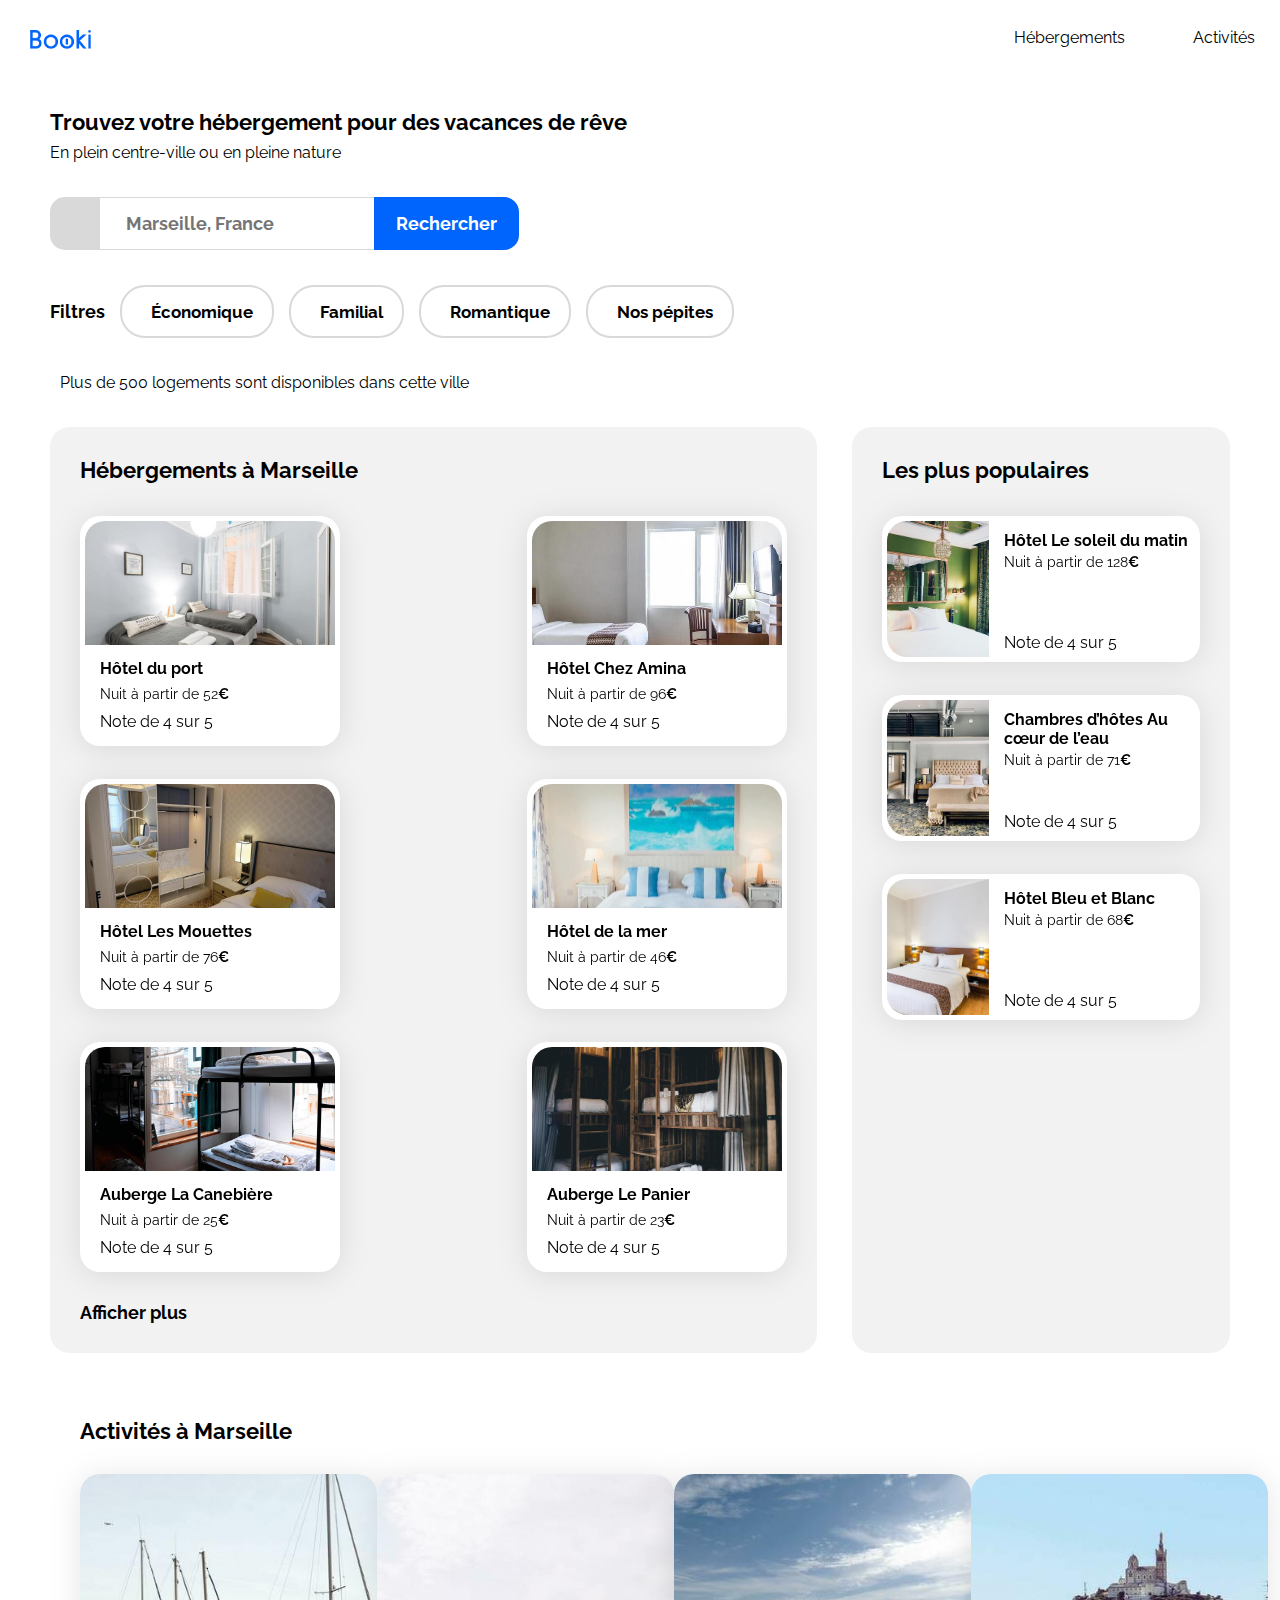
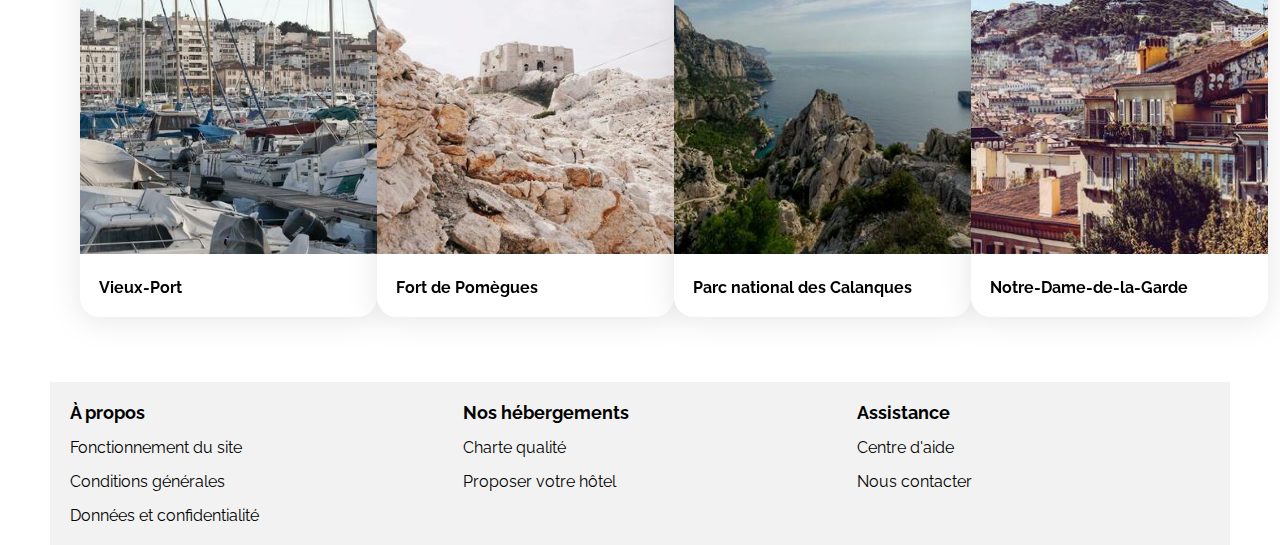
==== Stephan_Alexia_1_Index_22062023.html @ 1666bdf0 "intégration activités responsive version tablette" ====
<!DOCTYPE html>
<html lang="fr">

<head>
    <meta charset="UTF-8">
    <meta name="viewport" content="width=device-width, initial-scale=1.0">
    <title>Booki</title>
    <link rel="preconnect" href="https://fonts.googleapis.com">
    <link rel="preconnect" href="https://fonts.gstatic.com" crossorigin>
    <link rel="preconnect" href="https://kit.fontawesome.com/32265729dc.css" crossorigin>
    <link href="https://fonts.googleapis.com/css2?family=Raleway:wght@400;500;700&display=swap" rel="stylesheet">
    <link rel="stylesheet" href="https://cdnjs.cloudflare.com/ajax/libs/font-awesome/6.2.1/css/all.min.css"
        integrity="sha512-MV7K8+y+gLIBoVD59lQIYicR65iaqukzvf/nwasF0nqhPay5w/9lJmVM2hMDcnK1OnMGCdVK+iQrJ7lzPJQd1w=="
        crossorigin="anonymous" referrerpolicy="no-referrer">
    <link rel="stylesheet" href="Stephan_Alexia_2_Css_22062023/styles.css">
</head>

<body>
    <div class="main-container">
        <header>
            <img src="Stephan_Alexia_3_Images_22062023/logo/Booki.png" alt="logo" class="logo">
                <div class="links">
                    <a class="linkh linkr" href="#hebergements">Hébergements</a>
                    <a class="linka linkr" href="#activites">Activités</a>
                </div>
        </header>
        <nav>
            <div class="title">
                <h1 class="section-title">Trouvez votre hébergement pour des vacances de rêve</h1>
                <p class="head-subtitle">En plein centre-ville ou en pleine nature</p>
            </div>
                <form class="cta" action="" method="post">
                    <div class="ilocation"><i class="fa-solid fa-location-dot"></i></div>
                    <div class="city"><input type="text" name="Ville" id="Ville" placeholder="Marseille, France" autofocus></div>
                    <div class="sub"><input type="submit" id="submit" value="Rechercher"><i class="fa-sharp fa-solid fa-magnifying-glass"></i></div>
                </form>
                <section class="filtres">
                    <h2 class="filtre-title">Filtres</h2>
                    <div class="filtre-ico">
                    <div class="eco ico"><a href=""><i class="fa-solid fa-money-bill-wave"></i>Économique</a></div>
                    <div class="famille ico"><a href=""><i class="fa-solid fa-person"></i>Familial</a></div>
                    <div class="romance ico "><a href=""><i class="fa-solid fa-heart"></i>Romantique</a></div>
                    <div class="pépites ico"><a href=""><i class="fa-solid fa-fire"></i>Nos pépites</a></div>
                </div>
                </section>
                <div class="info"> 
                    <i class="fa-solid fa-circle-info"></i>
                    <p>Plus de 500 logements sont disponibles dans cette ville</p>
                </div>
        </nav>
        <main>
            <div class="hebergements-and-populaires">
                <section class="hebergements">
                    <h1 class="section-title" id="hebergements">Hébergements à Marseille</h1>
                        <div class="hebergements-cards">
                            <article class="card">
                                <a href="">
                                    <img src="Stephan_Alexia_3_Images_22062023/hebergements/hotelduport.jpg" alt="Image de la chambre d'hôtel montrant un lit">
                                    <div class="card-content">
                                        <div class="card-txt">
                                            <h3 class="card-title">Hôtel du port</h3>
                                            <p class="card-subtitle">Nuit à partir de 52<span class="euro">€</span></p>
                                        </div>
                                            <div class="card-rating">
                                                <i class="fa-xs fa-solid fa-star" aria-hidden="true"></i>
                                                <i class="fa-xs fa-solid fa-star" aria-hidden="true"></i>
                                                <i class="fa-xs fa-solid fa-star" aria-hidden="true"></i>
                                                <i class="fa-xs fa-solid fa-star" aria-hidden="true"></i>
                                                <i class="fa-xs fa-solid fa-star neutral-star" aria-hidden="true"></i>
                                                <span class="sr-only">Note de 4 sur 5</span>
                                            </div>
                                    </div>
                                </a>
                            </article>
                            <article class="card">
                                <a href="">
                                    <img src="Stephan_Alexia_3_Images_22062023/hebergements/hotelchezamina.jpg" alt="Image de la chambre d'hôtel montrant un lit">
                                        <div class="card-content">
                                            <div class="card-txt">
                                                <h3 class="card-title">Hôtel Chez Amina</h3>
                                                <p class="card-subtitle">Nuit à partir de 96<span class="euro">€</span></p>
                                            </div>
                                                <div class="card-rating">
                                                    <i class="fa-xs fa-solid fa-star" aria-hidden="true"></i>
                                                    <i class="fa-xs fa-solid fa-star" aria-hidden="true"></i>
                                                    <i class="fa-xs fa-solid fa-star" aria-hidden="true"></i>
                                                    <i class="fa-xs fa-solid fa-star" aria-hidden="true"></i>
                                                    <i class="fa-xs fa-solid fa-star neutral-star" aria-hidden="true"></i>
                                                    <span class="sr-only">Note de 4 sur 5</span>
                                                </div>
                                        </div>
                                </a>
                            </article>
                            <article class="card">
                                <a href="">
                                    <img src="Stephan_Alexia_3_Images_22062023/hebergements/hotellesmouettes.jpg" alt="Image de la chambre d'hôtel montrant un lit">
                                        <div class="card-content">
                                            <div class="card-txt">
                                                <h3 class="card-title">Hôtel Les Mouettes</h3>
                                                <p class="card-subtitle">Nuit à partir de 76<span class="euro">€</span></p>
                                            </div>
                                                <div class="card-rating">
                                                    <i class="fa-xs fa-solid fa-star" aria-hidden="true"></i>
                                                    <i class="fa-xs fa-solid fa-star" aria-hidden="true"></i>
                                                    <i class="fa-xs fa-solid fa-star" aria-hidden="true"></i>
                                                    <i class="fa-xs fa-solid fa-star" aria-hidden="true"></i>
                                                    <i class="fa-xs fa-solid fa-star neutral-star" aria-hidden="true"></i>
                                                    <span class="sr-only">Note de 4 sur 5</span>
                                                </div>
                                        </div>
                                </a>
                            </article>
                            <article class="card">
                                <a href="">
                                    <img src="Stephan_Alexia_3_Images_22062023/hebergements/hoteldelamer.jpg" alt="Image de la chambre d'hôtel montrant un lit">
                                        <div class="card-content">
                                            <div class="card-txt">
                                                <h3 class="card-title">Hôtel de la mer</h3>
                                                <p class="card-subtitle">Nuit à partir de 46<span class="euro">€</span></p>
                                            </div>
                                                <div class="card-rating">
                                                    <i class="fa-xs fa-solid fa-star" aria-hidden="true"></i>
                                                    <i class="fa-xs fa-solid fa-star" aria-hidden="true"></i>
                                                    <i class="fa-xs fa-solid fa-star" aria-hidden="true"></i>
                                                    <i class="fa-xs fa-solid fa-star" aria-hidden="true"></i>
                                                    <i class="fa-xs fa-solid fa-star neutral-star" aria-hidden="true"></i>
                                                    <span class="sr-only">Note de 4 sur 5</span>
                                                </div>
                                        </div>
                                </a>
                            </article>
                            <article class="card">
                                <a href="">
                                    <img src="Stephan_Alexia_3_Images_22062023/hebergements/aubergedelacanebiere.jpg" alt="Image de la chambre d'hôtel montrant un lit">
                                        <div class="card-content">
                                            <div class="card-txt">
                                                <h3 class="card-title">Auberge La Canebière</h3>
                                                <p class="card-subtitle">Nuit à partir de 25<span class="euro">€</span></p>
                                            </div>
                                                <div class="card-rating">
                                                    <i class="fa-xs fa-solid fa-star" aria-hidden="true"></i>
                                                    <i class="fa-xs fa-solid fa-star" aria-hidden="true"></i>
                                                    <i class="fa-xs fa-solid fa-star" aria-hidden="true"></i>
                                                    <i class="fa-xs fa-solid fa-star" aria-hidden="true"></i>
                                                    <i class="fa-xs fa-solid fa-star neutral-star" aria-hidden="true"></i>
                                                    <span class="sr-only">Note de 4 sur 5</span>
                                                </div>
                                        </div>
                                </a>
                            </article>
                            <article class="card">
                                <a href="">
                                    <img src="Stephan_Alexia_3_Images_22062023/hebergements/aubergelepanier.jpg" alt="Image de la chambre d'hôtel montrant un lit">
                                        <div class="card-content">
                                            <div class="card-txt">
                                                <h3 class="card-title">Auberge Le Panier</h3>
                                                <p class="card-subtitle">Nuit à partir de 23<span class="euro">€</span></p>
                                            </div>
                                                <div class="card-rating">
                                                    <i class="fa-xs fa-solid fa-star" aria-hidden="true"></i>
                                                    <i class="fa-xs fa-solid fa-star" aria-hidden="true"></i>
                                                    <i class="fa-xs fa-solid fa-star" aria-hidden="true"></i>
                                                    <i class="fa-xs fa-solid fa-star" aria-hidden="true"></i>
                                                    <i class="fa-xs fa-solid fa-star neutral-star" aria-hidden="true"></i>
                                                    <span class="sr-only">Note de 4 sur 5</span>
                                                </div>
                                        </div>
                                </a> 
                            </article>
                        </div>
                        <a href=""><h2>Afficher plus</h2></a>
                    </section>
                    <section class="populaires">
                    <div class="populaires-title">
                        <h1 class="section-title">Les plus populaires</h1>
                        <i class="fa-solid fa-chart-line" aria-hidden="true"></i>
                    </div>
                    <div class="populaires-cards">
                        <a href="">
                            <article class="card">
                                <img src="Stephan_Alexia_3_Images_22062023/hebergements/aubergedelacanebierepop.jpg" alt="Image de la chambre d'hôtel montrant un lit">
                                    <div class="card-content">
                                        <div class="card-txt">
                                            <h3 class="card-title">Hôtel Le soleil du matin</h3>
                                            <p class="card-subtitle">Nuit à partir de 128<span class="euro">€</span></p>
                                        </div>
                                            <div class="card-rating">
                                                <i class="fa-xs fa-solid fa-star" aria-hidden="true"></i>
                                                <i class="fa-xs fa-solid fa-star" aria-hidden="true"></i>
                                                <i class="fa-xs fa-solid fa-star" aria-hidden="true"></i>
                                                <i class="fa-xs fa-solid fa-star" aria-hidden="true"></i>
                                                <i class="fa-xs fa-solid fa-star neutral-star" aria-hidden="true"></i>
                                                <span class="sr-only">Note de 4 sur 5</span>
                                            </div>
                                    </div>
                            </article>
                        </a>
                        <a href="">
                            <article class="card">
                                <img src="Stephan_Alexia_3_Images_22062023/hebergements/chambredhoteaucoeurdeleau.jpg" alt="Image de la chambre d'hôtel montrant un lit">
                                <div class="card-content">
                                    <div class="card-txt">
                                        <h3 class="card-title">Chambres d’hôtes Au cœur de l’eau</h3>
                                        <p class="card-subtitle">Nuit à partir de 71<span class="euro">€</span></p>
                                    </div>
                                        <div class="card-rating">
                                            <i class="fa-xs fa-solid fa-star" aria-hidden="true"></i>
                                            <i class="fa-xs fa-solid fa-star" aria-hidden="true"></i>
                                            <i class="fa-xs fa-solid fa-star" aria-hidden="true"></i>
                                            <i class="fa-xs fa-solid fa-star" aria-hidden="true"></i>
                                            <i class="fa-xs fa-solid fa-star neutral-star" aria-hidden="true"></i>
                                            <span class="sr-only">Note de 4 sur 5</span>
                                        </div>
                                </div>
                            </article>
                        </a>
                        <a href="">
                            <article class="card">
                                <img src="Stephan_Alexia_3_Images_22062023/hebergements/hotelbleuetblanc.jpg" alt="Image de la chambre d'hôtel montrant un lit">
                                    <div class="card-content">
                                        <div class="card-txt">
                                            <h3 class="card-title">Hôtel Bleu et Blanc</h3>
                                            <p class="card-subtitle">Nuit à partir de 68<span class="euro">€</span></p>
                                        </div>
                                            <div class="card-rating">
                                                <i class="fa-xs fa-solid fa-star" aria-hidden="true"></i>
                                                <i class="fa-xs fa-solid fa-star" aria-hidden="true"></i>
                                                <i class="fa-xs fa-solid fa-star" aria-hidden="true"></i>
                                                <i class="fa-xs fa-solid fa-star" aria-hidden="true"></i>
                                                <i class="fa-xs fa-solid fa-star neutral-star" aria-hidden="true"></i>
                                                <span class="sr-only">Note de 4 sur 5</span>
                                            </div>
                                    </div>
                            </article>
                        </a>
                    </div>
                </section>
            </div>
            <section class="activités">
                <div class="activités-title">
                    <h1 class="section-title" id="activites">Activités à Marseille</h1>  
                </div>
                <div class="activités-cards">
                    <article class="card">
                        <a href="">
                            <img src="Stephan_Alexia_3_Images_22062023/activites/reno-laithienne.jpg" alt="Photo du vieux port">
                                <div class="card-content">
                                    <div class="card-txt">
                                        <h3 class="activités-subtitle">Vieux-Port</h3>
                                    </div>
                                </div>
                        </a>
                    </article>
                    <article class="card">
                        <a href="">
                            <img src="Stephan_Alexia_3_Images_22062023/activites/paul-hermann.jpg" alt="Photo du vieux port">
                                <div class="card-content">
                                    <div class="card-txt">
                                        <h3 class="activités-subtitle">Fort de Pomègues</h3>
                                    </div>
                                </div>
                        </a>
                    </article>
                    <article class="card">
                        <a href="">
                            <img src="Stephan_Alexia_3_Images_22062023/activites/kilyan-sockalingum.jpg" alt="Photo du vieux port">
                                <div class="card-content">
                                    <div class="card-txt">
                                        <h3 class="activités-subtitle">Parc national des Calanques</h3>
                                    </div>
                                </div>
                        </a>
                    </article>
                    <article class="card">
                        <a href="">
                            <img src="Stephan_Alexia_3_Images_22062023/activites/florian-wehde.jpg" alt="Photo du vieux port">
                                <div class="card-content">
                                    <div class="card-txt">
                                        <h3 class="activités-subtitle">Notre-Dame-de-la-Garde</h3>
                                    </div>
                                </div>
                        </a>
                    </article>
                </div>
            </section>
        </main>
        <footer>
            <section class="a-propos">
                <h2 class="footer-title">À propos</h2>
                <a class="footerlink" href="">Fonctionnement du site</a>
                <a class="footerlink" href="">Conditions générales</a>
                <a class="footerlink" href="">Données et confidentialité</a>
            </section>
            <section class="nos-hebergements">
                <h2 class="footer-title">Nos hébergements</h2>
                <a class="footerlink" href="">Charte qualité</a>
                <a class="footerlink" href="">Proposer votre hôtel</a>
            </section>
            <section class="assistance">
                <h2 class="footer-title">Assistance</h2>
                <a class="footerlink" href="">Centre d'aide</a>
                <a class="footerlink" href="">Nous contacter</a>
            </section>
        </footer>
    </div>
</body>

</html>
---- Stephan_Alexia_2_Css_22062023/styles.css ----
/****** General ***********/
* {
    font-family: 'Raleway', sans-serif;
    margin: 0;

}

h1 {
    font-size: 22px;
}
h2{
    font-size: 18px;
}
h3{
    font-size: 16px;
}
:root {
    --main-color: #0065FC;
    --main-bg-color: #F2F2F2;
    --filter-bg-color: #DEEBFF;
}

.fa-solid {
    color: var(--main-color);
    font-size: 18px;
}

/****** Header ***********/

header {
    display: flex;
    justify-content: space-between;
}

.logo {
    width: 61.09px;
    height: 19px;
    padding: 30px 
}

.links {
    display: flex;
    flex-direction: row;
    padding-top: 14px;
    padding-right: 25px;
}

.linkr {
    padding: 14px 0px;
    margin-inline-start: 68px;
}

.linkr:hover{
    color: #0065FC;
    border-top: solid #0065FC 2px;
}

a:link, a:visited, a:active
{
    color: #000000;
    text-decoration: none;
}

.title {
    display: flex;
    justify-content: flex-start;
    flex-direction: column;
    padding: 30px 50px 35px 50px;
}
.head-subtitle {
    padding-top: 8px;
}
input {
    border: none;
    background: none;
    outline: none;
    font-size: 18px;
    font-weight: bold;
}
.cta {
    display: flex;
    flex-direction: row;
    justify-content: flex-start;
    padding-left: 50px;

}

.fa-location-dot {
    color: #000000;

}

.ilocation {
    display: flex;
    align-items: center;
    justify-content: center;
    background-color: #d9d9d9;
    width: 50px;
    height: 53px;
    border-radius: 15px 0px 0px 15px;
    
}

.city {
    display: flex;
    align-items: center;
    background-color: white;
    padding: 0px 24px 0px 24px;
    border-top: solid #d9d9d9 1px;
    border-bottom: solid #d9d9d9 1px;

}

.sub {
    display: flex;
    align-items: center;
    background-color: #0065FC;
    border: transparent;
    padding: 15px 16px;
    border-radius: 0px 15px 15px 0px;
    
}

#submit {
    color: white;
    cursor: pointer;
}
.fa-magnifying-glass {
    color: white;
    display: none;
}

.sub:hover {
    background-color: #0256d4;
}

/****** Filtres ***********/

.filtres {
    display: flex;
    justify-content: flex-start;
    align-items: center;
    margin-top: 35px;
    margin-left: 50px;
    font-weight: bold;
    margin-bottom: 35px;
}

.filtre-title {
    padding-right: 15px;
}
.filtre-ico {
    display: inline-flex;
}

.ico {
    font-size: 17px;
    margin-right: 15px;
    border: solid #d9d9d9 2px;
    border-radius: 25px;
    padding: 14px 19px;
}

.fa-money-bill-wave, .fa-person, .fa-heart, .fa-fire {
    padding-right: 10px;
} 
.ico:hover{
    background-color: #DEEBFF;
}

.info {
    display: flex;
    justify-content: flex-start;
    align-items: center;
    margin-left: 50px;
    margin-bottom: 35px;
}
/****** test border autour du logo free font awesome ***********/
.fa-info {
    display: none;
    justify-content: center;
    font-size: small;
    border: solid #d9d9d9 1px;
    border-radius: 50px;
    width: 22px;
    height: 22px;
    margin-right: 10px;
}
/*****************/
.fa-circle-info {
    margin-right: 10px;
    color: #d9d9d9;
}

/****** Body ***********/


body {
    display: flex;
    justify-content: center;
    margin: 0;

}

.main-container {
    width: 100%;
    max-width: 1440px;
    box-sizing: border-box;
}

.card {
    background-color: white;
    border-radius: 20px;
    padding: 5px;
    filter: drop-shadow(0px 3px 15px rgba(0, 0, 0, 0.1));
}

.card img {
    object-fit: cover;
}

.euro {
    font-weight: 700;
}

.neutral-star {
    color: var(--main-bg-color)
}

/****** Hebergements And Populaires ***********/
.hebergements-and-populaires {
    display: flex;
    justify-content: space-between;
    padding: 0px 50px;
}

.hebergements-and-populaires section {
    background-color: var(--main-bg-color);
    border-radius: 20px;
    padding: 30px;
    box-sizing: border-box;
}

.card-subtitle {
    font-size: 14px;

}

/****** Hebergements ***********/
.hebergements {
    width: 65%;
}

.hebergements-cards {
    display: flex;
    flex-direction: row;
    flex-wrap: wrap;
    justify-content: space-between;
    padding-bottom: 30px;
    
}

.hebergements-cards .card {
    display: flex;
    margin-top: 33px;
    padding-bottom: 15px;
    flex-direction: column;
    width: 250px;

}
.hebergements-cards img {
    width: 100%;
    height: 124px;
    border-top-left-radius: 20px;
    border-top-right-radius: 20px;
}

.hebergements-cards .card-content {
    width: 67%;
    padding-left: 15px;
    display: flex;
    flex-direction: column;
    justify-content: space-between;
    box-sizing: border-box;
}

.hebergements-cards .card-title {
    margin-top: 10px;
    margin-bottom: 8px;
    white-space: nowrap;

}

.hebergements-cards .card-rating {
    padding-top: 8px;

}


/****** Populaires ***********/
.populaires {
    width: 32%;
}

.populaires-title {
    display: flex;
    justify-content: space-between;
    align-items: center;
}

.populaires-cards .card {
    display: flex;
    justify-content: space-around;
    margin-top: 33px;
}

.populaires-cards img {
    width: 33%;
    height: 136px;
    border-top-left-radius: 20px;
    border-bottom-left-radius: 20px;
}

.populaires-cards .card-content {
    width: 67%;
    padding-left: 15px;
    display: flex;
    flex-direction: column;
    justify-content: space-between;
    box-sizing: border-box;
}

.populaires-cards .card-title {
    margin-top: 10px;
    margin-bottom: 4px;
}

.populaires-cards .card-rating {
    margin-bottom: 5px;
}

/****** Activités à Marseille ***********/

.activités {
    margin: 35px 50px;
    padding: 30px;

}
.activités-cards {
    display: flex;
    flex-direction: row;
    justify-content: space-between;

}
.activités-title {

    padding-bottom: 30px;
}

.activités-subtitle {
    padding: 20px 19px;
}
.activités-cards img {
    width: 297px;
    height: 380px;
    border-top-left-radius: 20px;
    border-top-right-radius: 20px;

}

.activités-cards .card{
    display: flex;
    flex-direction: column;
    width: 297px;
    padding: 0;
    
}

/****** footer ***********/

footer {
    display: flex;
    flex-direction: row;
    justify-content:flex-start;
    padding-left: 50px;
    padding-right: 50px;    
}

.a-propos, .nos-hebergements, .assistance {
    display: flex;
    flex-direction: column;
    border: transparent;
    width: 100%;
    background-color: var(--main-bg-color);
    padding: 20px;
}

.footerlink {
    margin-top: 15px;
   
}


/* Le code ci-dessous correspond à la version responsive uniquement */

/****** Media queries ***********/
/* Medium devices (tablets, less/equal than 1024px) */
@media screen and (max-width: 1024px) {
    .filtres{
        display: flex;
        flex-direction: column;
        align-items: flex-start;    
    }
    .filtre-title {
        padding-bottom: 20px;
    }
    .logo {
        padding: 30px 50px;
    }

    .links {
        padding-right: 50px;
    }

    .hebergements-and-populaires {
        flex-direction: column;
    }

    .hebergements {
        width: 100%;
    }

    .populaires {
        width: 100%;
        margin-top: 50px;
    
        
    }

    .populaires-cards {
        display: flex;
        flex-direction: row;
        justify-content: space-between;
        

    }

    .populaires-cards .card {
        height: auto;
        width: 275px;
   
    }

    .populaires-cards .card-title {
        font-size: 14px;
    }

    .populaires-cards .card-subtitle {
        font-size: 13px;
    }

    .activités-cards .card img {
        width: 210px;
        height: 200px;

       
    }
    .activités-cards {
    width: 100%;

    }

}

/* Small devices (phones, less than 768px) */
@media screen and (max-width: 767.98px) {
    /* ... */


}
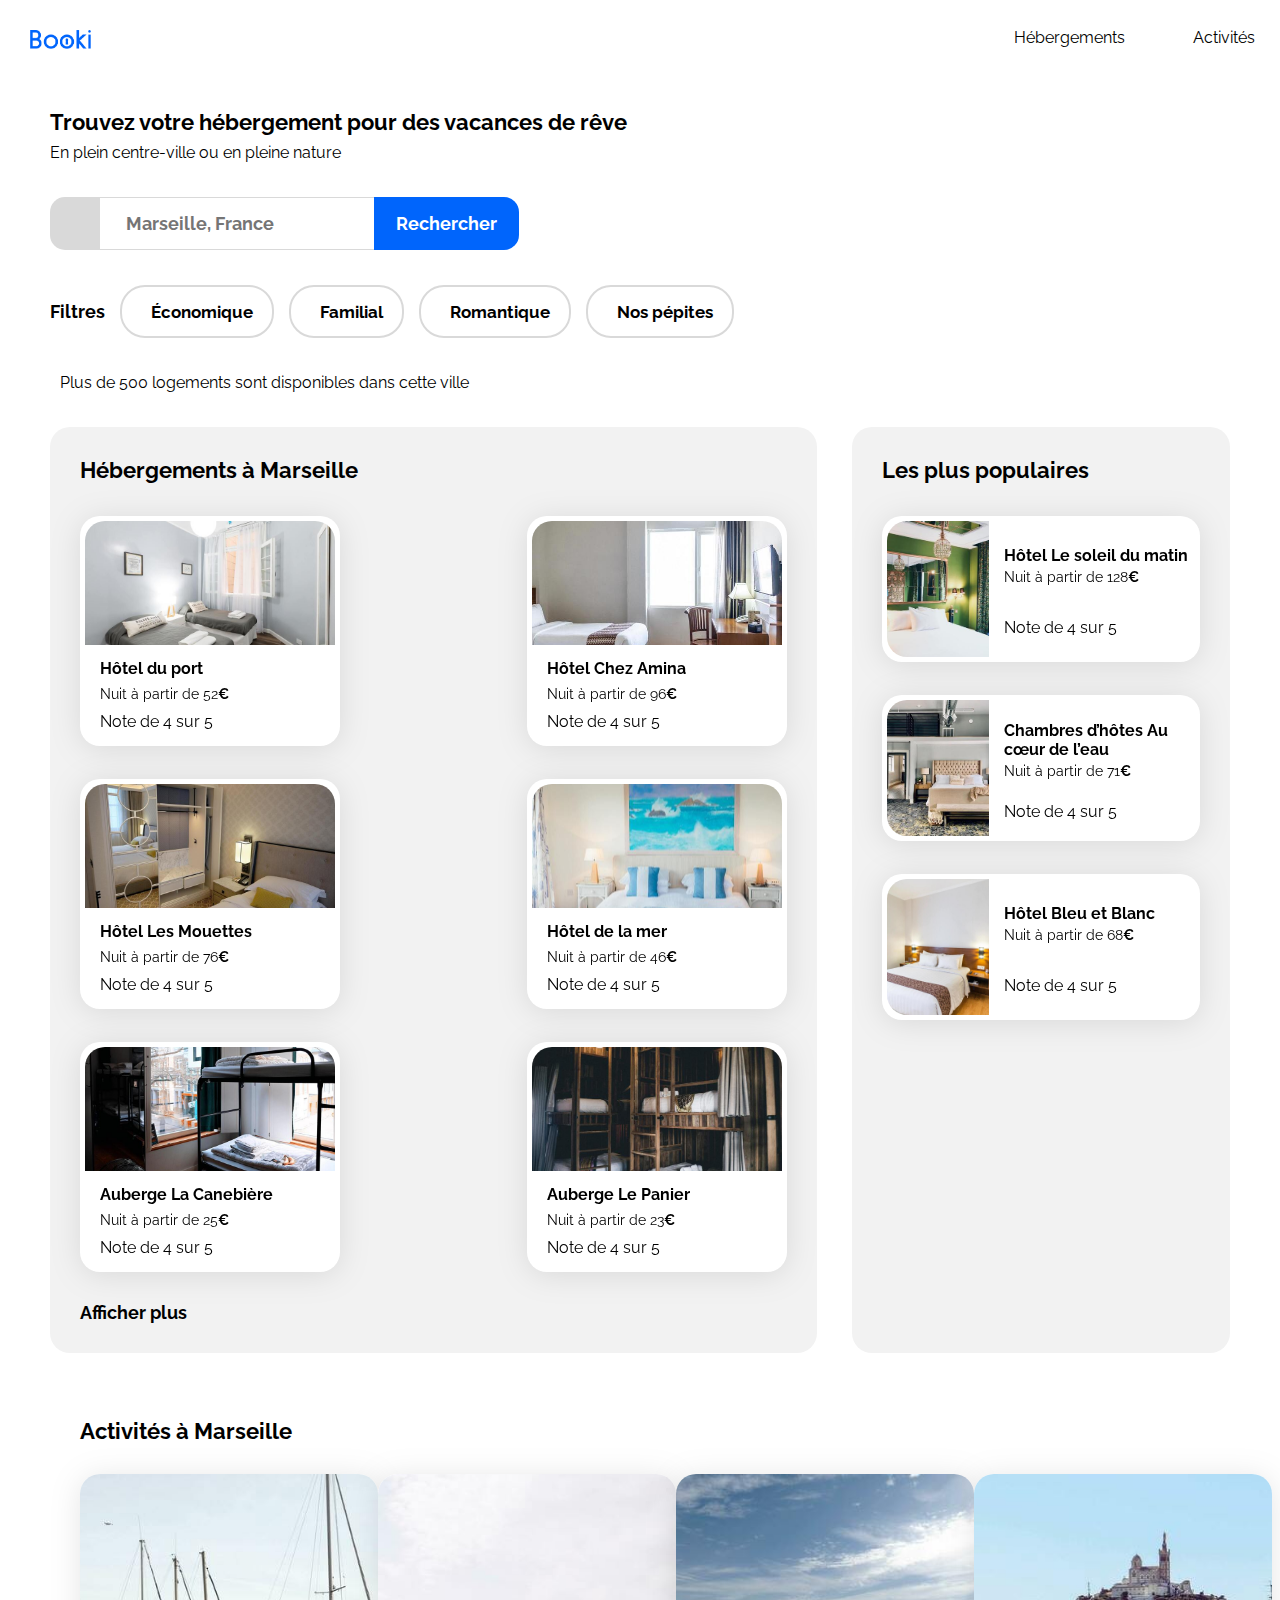
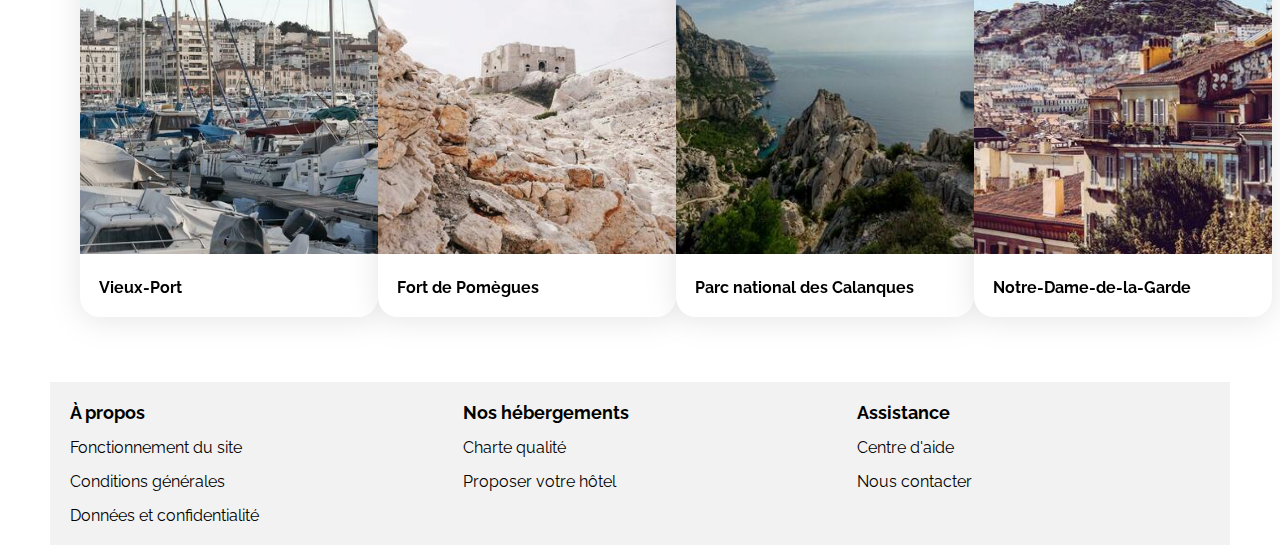
==== commit 5cb1bf5c: "ajout cd maxwidth pour debugger la partie activite version tablette" ====
--- a/Stephan_Alexia_1_Index_22062023.html
+++ b/Stephan_Alexia_1_Index_22062023.html
@@ -243,42 +243,34 @@
                 <div class="activités-cards">
                     <article class="card">
                         <a href="">
-                            <img src="Stephan_Alexia_3_Images_22062023/activites/reno-laithienne.jpg" alt="Photo du vieux port">
-                                <div class="card-content">
-                                    <div class="card-txt">
-                                        <h3 class="activités-subtitle">Vieux-Port</h3>
-                                    </div>
-                                </div>
+                            <img src="Stephan_Alexia_3_Images_22062023/activites/reno-laithienne.jpg" alt="Photo du vieux port" >
+                                <div class="card-txt">
+                                        <h3>Vieux-Port</h3>
+                                    </div>
                         </a>
                     </article>
                     <article class="card">
                         <a href="">
-                            <img src="Stephan_Alexia_3_Images_22062023/activites/paul-hermann.jpg" alt="Photo du vieux port">
-                                <div class="card-content">
-                                    <div class="card-txt">
-                                        <h3 class="activités-subtitle">Fort de Pomègues</h3>
-                                    </div>
-                                </div>
+                            <img src="Stephan_Alexia_3_Images_22062023/activites/paul-hermann.jpg" alt="Photo du vieux port"  >
+                                <div class="card-txt">
+                                        <h3>Fort de Pomègues</h3>
+                                    </div>        
                         </a>
                     </article>
                     <article class="card">
                         <a href="">
                             <img src="Stephan_Alexia_3_Images_22062023/activites/kilyan-sockalingum.jpg" alt="Photo du vieux port">
-                                <div class="card-content">
                                     <div class="card-txt">
-                                        <h3 class="activités-subtitle">Parc national des Calanques</h3>
-                                    </div>
-                                </div>
+                                        <h3>Parc national des Calanques</h3>
+                                    </div>
                         </a>
                     </article>
                     <article class="card">
                         <a href="">
-                            <img src="Stephan_Alexia_3_Images_22062023/activites/florian-wehde.jpg" alt="Photo du vieux port">
-                                <div class="card-content">
-                                    <div class="card-txt">
-                                        <h3 class="activités-subtitle">Notre-Dame-de-la-Garde</h3>
-                                    </div>
-                                </div>
+                            <img src="Stephan_Alexia_3_Images_22062023/activites/florian-wehde.jpg" alt="Photo du vieux port" >
+                                <div class="card-txt">
+                                        <h3>Notre-Dame-de-la-Garde</h3>
+                                    </div>
                         </a>
                     </article>
                 </div>
--- a/Stephan_Alexia_2_Css_22062023/styles.css
+++ b/Stephan_Alexia_2_Css_22062023/styles.css
@@ -2,9 +2,7 @@
 * {
     font-family: 'Raleway', sans-serif;
     margin: 0;
-
-}
-
+}
 h1 {
     font-size: 22px;
 }
@@ -326,7 +324,7 @@
     padding-left: 15px;
     display: flex;
     flex-direction: column;
-    justify-content: space-between;
+    justify-content: space-around;
     box-sizing: border-box;
 }
 
@@ -346,35 +344,28 @@
     padding: 30px;
 
 }
+.activités-title {
+    padding-bottom: 30px;
+}
 .activités-cards {
     display: flex;
     flex-direction: row;
-    justify-content: space-between;
-
-}
-.activités-title {
-
-    padding-bottom: 30px;
-}
-
-.activités-subtitle {
-    padding: 20px 19px;
+    justify-content: space-between;  
 }
 .activités-cards img {
-    width: 297px;
+    width: 298px;
     height: 380px;
     border-top-left-radius: 20px;
     border-top-right-radius: 20px;
-
-}
-
-.activités-cards .card{
-    display: flex;
-    flex-direction: column;
-    width: 297px;
-    padding: 0;
-    
-}
+}
+.activités-cards .card {
+  padding: 0;
+}
+.activités-cards .card-txt {
+    padding: 20px 19px;
+}
+
+
 
 /****** footer ***********/
 
@@ -423,6 +414,7 @@
     }
 
     .hebergements-and-populaires {
+        display: flex;
         flex-direction: column;
     }
 
@@ -442,7 +434,6 @@
         flex-direction: row;
         justify-content: space-between;
         
-
     }
 
     .populaires-cards .card {
@@ -459,17 +450,13 @@
         font-size: 13px;
     }
 
-    .activités-cards .card img {
+    .activités-cards img {
         width: 210px;
         height: 200px;
-
-       
-    }
-    .activités-cards {
-    width: 100%;
-
-    }
-
+    }
+    .activités-cards .card-txt {
+        max-width: 170px
+    }
 }
 
 /* Small devices (phones, less than 768px) */
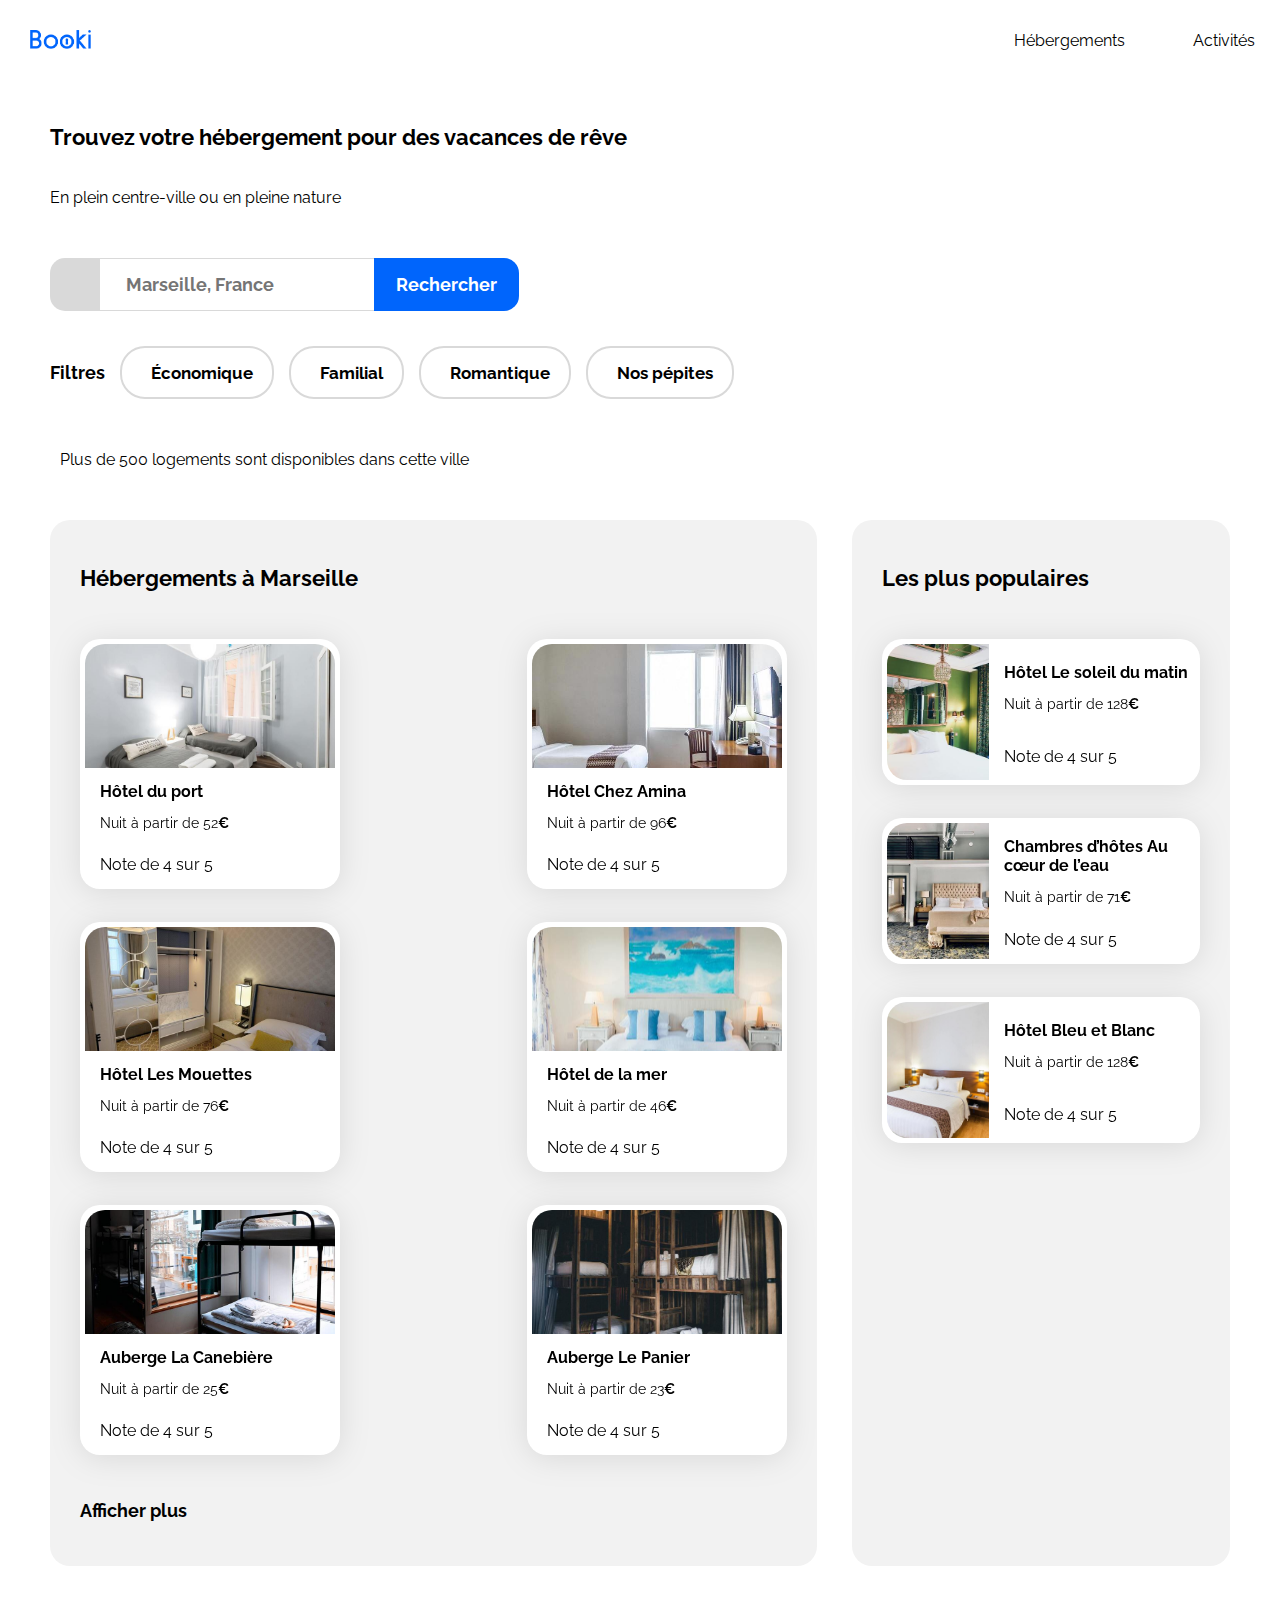
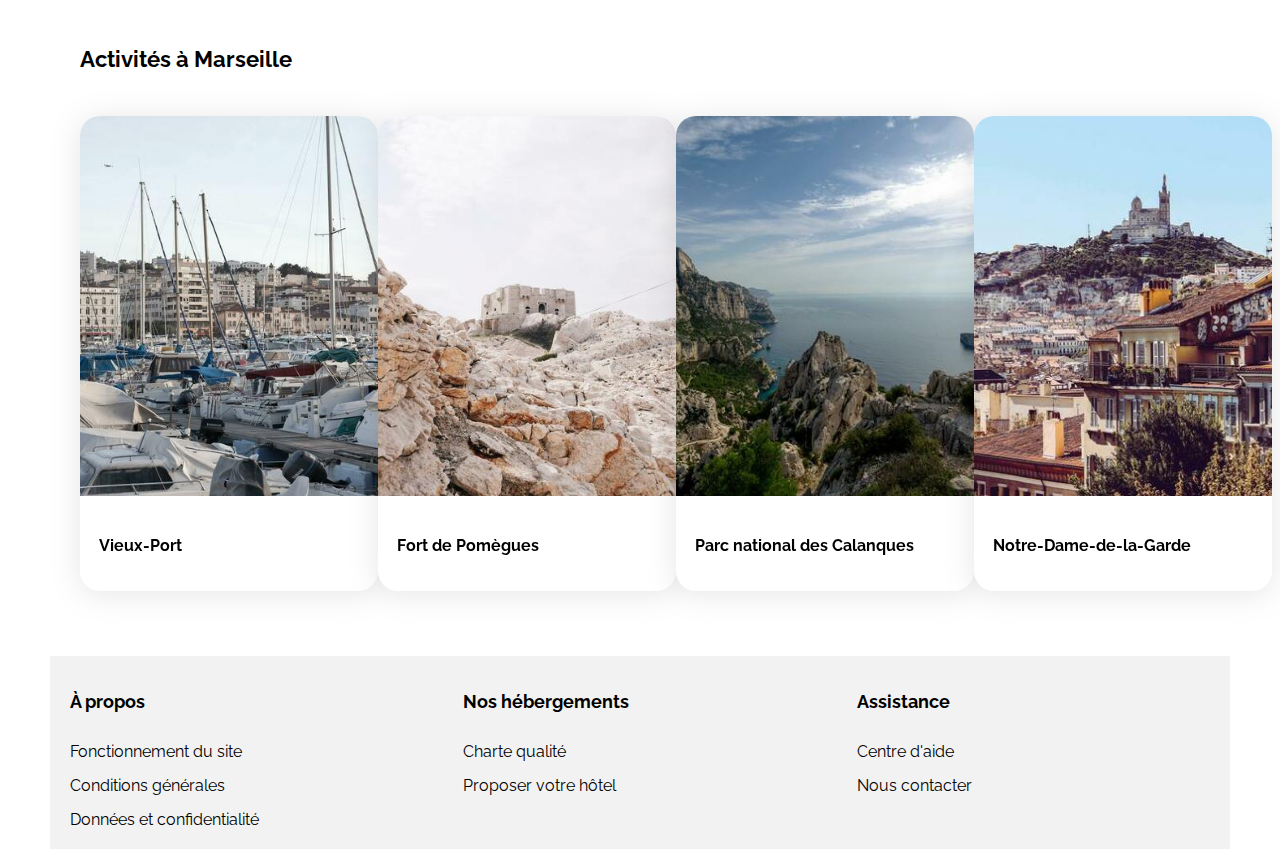
==== commit 01113c6e: "fichiers renamed" ====
--- a/Stephan_Alexia_1_Index_22062023.html
+++ b/Stephan_Alexia_1_Index_22062023.html
@@ -1,300 +1,422 @@
 <!DOCTYPE html>
 <html lang="fr">
+  <head>
+    <meta charset="UTF-8" />
+    <meta name="viewport" content="width=device-width, initial-scale=1.0" />
+    <title>Booki</title>
+    <link rel="preconnect" href="https://fonts.googleapis.com" />
+    <link rel="preconnect" href="https://fonts.gstatic.com" crossorigin />
+    <link
+      rel="preconnect"
+      href="https://kit.fontawesome.com/32265729dc.css"
+      crossorigin
+    />
+    <link
+      href="https://fonts.googleapis.com/css2?family=Raleway:wght@400;500;700&display=swap"
+      rel="stylesheet"
+    />
+    <link
+      rel="stylesheet"
+      href="https://cdnjs.cloudflare.com/ajax/libs/font-awesome/6.2.1/css/all.min.css"
+      integrity="sha512-MV7K8+y+gLIBoVD59lQIYicR65iaqukzvf/nwasF0nqhPay5w/9lJmVM2hMDcnK1OnMGCdVK+iQrJ7lzPJQd1w=="
+      crossorigin="anonymous"
+      referrerpolicy="no-referrer"
+    />
+    <link rel="stylesheet" href="Css/styles.css" />
+  </head>
 
-<head>
-    <meta charset="UTF-8">
-    <meta name="viewport" content="width=device-width, initial-scale=1.0">
-    <title>Booki</title>
-    <link rel="preconnect" href="https://fonts.googleapis.com">
-    <link rel="preconnect" href="https://fonts.gstatic.com" crossorigin>
-    <link rel="preconnect" href="https://kit.fontawesome.com/32265729dc.css" crossorigin>
-    <link href="https://fonts.googleapis.com/css2?family=Raleway:wght@400;500;700&display=swap" rel="stylesheet">
-    <link rel="stylesheet" href="https://cdnjs.cloudflare.com/ajax/libs/font-awesome/6.2.1/css/all.min.css"
-        integrity="sha512-MV7K8+y+gLIBoVD59lQIYicR65iaqukzvf/nwasF0nqhPay5w/9lJmVM2hMDcnK1OnMGCdVK+iQrJ7lzPJQd1w=="
-        crossorigin="anonymous" referrerpolicy="no-referrer">
-    <link rel="stylesheet" href="Stephan_Alexia_2_Css_22062023/styles.css">
-</head>
-
-<body>
+  <body>
     <div class="main-container">
-        <header>
-            <img src="Stephan_Alexia_3_Images_22062023/logo/Booki.png" alt="logo" class="logo">
-                <div class="links">
-                    <a class="linkh linkr" href="#hebergements">Hébergements</a>
-                    <a class="linka linkr" href="#activites">Activités</a>
+      <header>
+        <img src="images/logo/Booki.png" alt="logo" class="logo" />
+        <div class="links">
+          <a class="linkh linkr" href="#hebergements">Hébergements</a>
+          <a class="linka linkr" href="#activites">Activités</a>
+        </div>
+      </header>
+      <nav>
+        <div class="title">
+          <h1 class="section-title">
+            Trouvez votre hébergement pour des vacances de rêve
+          </h1>
+          <p class="head-subtitle">En plein centre-ville ou en pleine nature</p>
+        </div>
+        <form class="cta" action="#" method="post">
+          <div class="ilocation"><i class="fa-solid fa-location-dot"></i></div>
+          <div class="city">
+            <input
+              type="text"
+              name="Ville"
+              id="Ville"
+              placeholder="Marseille, France"
+              autofocus
+            />
+          </div>
+          <div class="sub desk">
+            <input type="submit" id="rechercher" value="Rechercher" />
+          </div>
+          <button class="sub mobile" type="submit" id="loupe">
+            <i class="fa-sharp fa-solid fa-magnifying-glass"></i>
+          </button>
+        </form>
+        <section class="filtres">
+          <h2 class="filtre-title">Filtres</h2>
+          <div class="filtre-ico">
+            <div class="eco ico">
+              <a href=""
+                ><i class="fa-solid fa-money-bill-wave"></i>Économique</a
+              >
+            </div>
+            <div class="famille ico">
+              <a href=""><i class="fa-solid fa-person"></i>Familial</a>
+            </div>
+            <div class="romance ico">
+              <a href=""><i class="fa-solid fa-heart"></i>Romantique</a>
+            </div>
+            <div class="pépites ico">
+              <a href=""><i class="fa-solid fa-fire"></i>Nos pépites</a>
+            </div>
+          </div>
+        </section>
+        <div class="info">
+          <i class="fa-solid fa-circle-info"></i>
+          <p>Plus de 500 logements sont disponibles dans cette ville</p>
+        </div>
+      </nav>
+      <main>
+        <div class="hebergements-and-populaires">
+          <section class="hebergements">
+            <h1 class="section-title" id="hebergements">
+              Hébergements à Marseille
+            </h1>
+            <div class="hebergements-cards">
+              <article class="card">
+                <a href="">
+                  <img
+                    src="images/hebergements/fred-kleber.jpg"
+                    alt="Image de la chambre d'hôtel montrant un lit"
+                  />
+                  <div class="card-content">
+                    <div class="card-txt">
+                      <h3 class="card-title">Hôtel du port</h3>
+                      <p class="card-subtitle">
+                        Nuit à partir de 52<span class="euro">€</span>
+                      </p>
+                    </div>
+                    <div class="card-rating">
+                      <i class="fa-xs fa-solid fa-star" aria-hidden="true"></i>
+                      <i class="fa-xs fa-solid fa-star" aria-hidden="true"></i>
+                      <i class="fa-xs fa-solid fa-star" aria-hidden="true"></i>
+                      <i class="fa-xs fa-solid fa-star" aria-hidden="true"></i>
+                      <i
+                        class="fa-xs fa-solid fa-star neutral-star"
+                        aria-hidden="true"
+                      ></i>
+                      <span class="sr-only">Note de 4 sur 5</span>
+                    </div>
+                  </div>
+                </a>
+              </article>
+              <article class="card">
+                <a href="">
+                  <img
+                    src="images/hebergements/febrian-zakaria.jpg"
+                    alt="Image de la chambre d'hôtel montrant un lit"
+                  />
+                  <div class="card-content">
+                    <div class="card-txt">
+                      <h3 class="card-title">Hôtel Chez Amina</h3>
+                      <p class="card-subtitle">
+                        Nuit à partir de 96<span class="euro">€</span>
+                      </p>
+                    </div>
+                    <div class="card-rating">
+                      <i class="fa-xs fa-solid fa-star" aria-hidden="true"></i>
+                      <i class="fa-xs fa-solid fa-star" aria-hidden="true"></i>
+                      <i class="fa-xs fa-solid fa-star" aria-hidden="true"></i>
+                      <i class="fa-xs fa-solid fa-star" aria-hidden="true"></i>
+                      <i
+                        class="fa-xs fa-solid fa-star neutral-star"
+                        aria-hidden="true"
+                      ></i>
+                      <span class="sr-only">Note de 4 sur 5</span>
+                    </div>
+                  </div>
+                </a>
+              </article>
+              <article class="card">
+                <a href="">
+                  <img
+                    src="images/hebergements/reisetopia.jpg"
+                    alt="Image de la chambre d'hôtel montrant un lit"
+                  />
+                  <div class="card-content">
+                    <div class="card-txt">
+                      <h3 class="card-title">Hôtel Les Mouettes</h3>
+                      <p class="card-subtitle">
+                        Nuit à partir de 76<span class="euro">€</span>
+                      </p>
+                    </div>
+                    <div class="card-rating">
+                      <i class="fa-xs fa-solid fa-star" aria-hidden="true"></i>
+                      <i class="fa-xs fa-solid fa-star" aria-hidden="true"></i>
+                      <i class="fa-xs fa-solid fa-star" aria-hidden="true"></i>
+                      <i class="fa-xs fa-solid fa-star" aria-hidden="true"></i>
+                      <i
+                        class="fa-xs fa-solid fa-star neutral-star"
+                        aria-hidden="true"
+                      ></i>
+                      <span class="sr-only">Note de 4 sur 5</span>
+                    </div>
+                  </div>
+                </a>
+              </article>
+              <article class="card">
+                <a href="">
+                  <img
+                    src="images/hebergements/annie-spratt.jpg"
+                    alt="Image de la chambre d'hôtel montrant un lit"
+                  />
+                  <div class="card-content">
+                    <div class="card-txt">
+                      <h3 class="card-title">Hôtel de la mer</h3>
+                      <p class="card-subtitle">
+                        Nuit à partir de 46<span class="euro">€</span>
+                      </p>
+                    </div>
+                    <div class="card-rating">
+                      <i class="fa-xs fa-solid fa-star" aria-hidden="true"></i>
+                      <i class="fa-xs fa-solid fa-star" aria-hidden="true"></i>
+                      <i class="fa-xs fa-solid fa-star" aria-hidden="true"></i>
+                      <i class="fa-xs fa-solid fa-star" aria-hidden="true"></i>
+                      <i
+                        class="fa-xs fa-solid fa-star neutral-star"
+                        aria-hidden="true"
+                      ></i>
+                      <span class="sr-only">Note de 4 sur 5</span>
+                    </div>
+                  </div>
+                </a>
+              </article>
+              <article class="card">
+                <a href="">
+                  <img
+                    src="images/hebergements/marcus-loke.jpg"
+                    alt="Image de la chambre d'hôtel montrant un lit"
+                  />
+                  <div class="card-content">
+                    <div class="card-txt">
+                      <h3 class="card-title">Auberge La Canebière</h3>
+                      <p class="card-subtitle">
+                        Nuit à partir de 25<span class="euro">€</span>
+                      </p>
+                    </div>
+                    <div class="card-rating">
+                      <i class="fa-xs fa-solid fa-star" aria-hidden="true"></i>
+                      <i class="fa-xs fa-solid fa-star" aria-hidden="true"></i>
+                      <i class="fa-xs fa-solid fa-star" aria-hidden="true"></i>
+                      <i class="fa-xs fa-solid fa-star" aria-hidden="true"></i>
+                      <i
+                        class="fa-xs fa-solid fa-star neutral-star"
+                        aria-hidden="true"
+                      ></i>
+                      <span class="sr-only">Note de 4 sur 5</span>
+                    </div>
+                  </div>
+                </a>
+              </article>
+              <article class="card">
+                <a href="">
+                  <img
+                    src="images/hebergements/nicate-lee.jpg"
+                    alt="Image de la chambre d'hôtel montrant un lit"
+                  />
+                  <div class="card-content">
+                    <div class="card-txt">
+                      <h3 class="card-title">Auberge Le Panier</h3>
+                      <p class="card-subtitle">
+                        Nuit à partir de 23<span class="euro">€</span>
+                      </p>
+                    </div>
+                    <div class="card-rating">
+                      <i class="fa-xs fa-solid fa-star" aria-hidden="true"></i>
+                      <i class="fa-xs fa-solid fa-star" aria-hidden="true"></i>
+                      <i class="fa-xs fa-solid fa-star" aria-hidden="true"></i>
+                      <i class="fa-xs fa-solid fa-star" aria-hidden="true"></i>
+                      <i
+                        class="fa-xs fa-solid fa-star neutral-star"
+                        aria-hidden="true"
+                      ></i>
+                      <span class="sr-only">Note de 4 sur 5</span>
+                    </div>
+                  </div>
+                </a>
+              </article>
+            </div>
+            <a href=""><h2>Afficher plus</h2></a>
+          </section>
+          <section class="populaires">
+            <div class="populaires-title">
+              <h1 class="section-title">Les plus populaires</h1>
+              <i class="fa-solid fa-chart-line" aria-hidden="true"></i>
+            </div>
+            <div class="populaires-cards">
+              <a href="">
+                <article class="card">
+                  <img
+                    src="images/hebergements/emile-guillemot.jpg"
+                    alt="Image de la chambre d'hôtel montrant un lit"
+                  />
+                  <div class="card-content">
+                    <div class="card-txt">
+                      <h3 class="card-title">Hôtel Le soleil du matin</h3>
+                      <p class="card-subtitle">
+                        Nuit à partir de 128<span class="euro">€</span>
+                      </p>
+                    </div>
+                    <div class="card-rating">
+                      <i class="fa-xs fa-solid fa-star" aria-hidden="true"></i>
+                      <i class="fa-xs fa-solid fa-star" aria-hidden="true"></i>
+                      <i class="fa-xs fa-solid fa-star" aria-hidden="true"></i>
+                      <i class="fa-xs fa-solid fa-star" aria-hidden="true"></i>
+                      <i
+                        class="fa-xs fa-solid fa-star neutral-star"
+                        aria-hidden="true"
+                      ></i>
+                      <span class="sr-only">Note de 4 sur 5</span>
+                    </div>
+                  </div>
+                </article>
+              </a>
+              <a href="">
+                <article class="card">
+                  <img
+                    src="images/hebergements/aw-creative.jpg"
+                    alt="Image de la chambre d'hôtel montrant un lit"
+                  />
+                  <div class="card-content">
+                    <div class="card-txt">
+                      <h3 class="card-title">
+                        Chambres d’hôtes Au cœur de l’eau
+                      </h3>
+                      <p class="card-subtitle">
+                        Nuit à partir de 71<span class="euro">€</span>
+                      </p>
+                    </div>
+                    <div class="card-rating">
+                      <i class="fa-xs fa-solid fa-star" aria-hidden="true"></i>
+                      <i class="fa-xs fa-solid fa-star" aria-hidden="true"></i>
+                      <i class="fa-xs fa-solid fa-star" aria-hidden="true"></i>
+                      <i class="fa-xs fa-solid fa-star" aria-hidden="true"></i>
+                      <i
+                        class="fa-xs fa-solid fa-star neutral-star"
+                        aria-hidden="true"
+                      ></i>
+                      <span class="sr-only">Note de 4 sur 5</span>
+                    </div>
+                  </div>
+                </article>
+              </a>
+              <a href="">
+                <article class="card">
+                  <img
+                    src="images/hebergements/febrian-zakaria2.jpg"
+                    alt="Image de la chambre d'hôtel montrant un lit"
+                  />
+                  <div class="card-content">
+                    <div class="card-txt">
+                      <h3 class="card-title">Hôtel Bleu et Blanc</h3>
+                      <p class="card-subtitle">
+                        Nuit à partir de 128<span class="euro">€</span>
+                      </p>
+                    </div>
+                    <div class="card-rating">
+                      <i class="fa-xs fa-solid fa-star" aria-hidden="true"></i>
+                      <i class="fa-xs fa-solid fa-star" aria-hidden="true"></i>
+                      <i class="fa-xs fa-solid fa-star" aria-hidden="true"></i>
+                      <i class="fa-xs fa-solid fa-star" aria-hidden="true"></i>
+                      <i
+                        class="fa-xs fa-solid fa-star neutral-star"
+                        aria-hidden="true"
+                      ></i>
+                      <span class="sr-only">Note de 4 sur 5</span>
+                    </div>
+                  </div>
+                </article>
+              </a>
+            </div>
+          </section>
+        </div>
+        <section class="activités">
+          <div class="activités-title">
+            <h1 class="section-title" id="activites">Activités à Marseille</h1>
+          </div>
+          <div class="activités-cards">
+            <article class="card">
+              <a href="">
+                <img
+                  src="images/activites/reno-laithienne.jpg"
+                  alt="Photo du vieux port"
+                />
+                <div class="card-txt">
+                  <h3>Vieux-Port</h3>
                 </div>
-        </header>
-        <nav>
-            <div class="title">
-                <h1 class="section-title">Trouvez votre hébergement pour des vacances de rêve</h1>
-                <p class="head-subtitle">En plein centre-ville ou en pleine nature</p>
-            </div>
-                <form class="cta" action="" method="post">
-                    <div class="ilocation"><i class="fa-solid fa-location-dot"></i></div>
-                    <div class="city"><input type="text" name="Ville" id="Ville" placeholder="Marseille, France" autofocus></div>
-                    <div class="sub"><input type="submit" id="submit" value="Rechercher"><i class="fa-sharp fa-solid fa-magnifying-glass"></i></div>
-                </form>
-                <section class="filtres">
-                    <h2 class="filtre-title">Filtres</h2>
-                    <div class="filtre-ico">
-                    <div class="eco ico"><a href=""><i class="fa-solid fa-money-bill-wave"></i>Économique</a></div>
-                    <div class="famille ico"><a href=""><i class="fa-solid fa-person"></i>Familial</a></div>
-                    <div class="romance ico "><a href=""><i class="fa-solid fa-heart"></i>Romantique</a></div>
-                    <div class="pépites ico"><a href=""><i class="fa-solid fa-fire"></i>Nos pépites</a></div>
+              </a>
+            </article>
+            <article class="card">
+              <a href="">
+                <img
+                  src="images/activites/paul-hermann.jpg"
+                  alt="Photo du fort de Pomègues"
+                />
+                <div class="card-txt">
+                  <h3>Fort de Pomègues</h3>
                 </div>
-                </section>
-                <div class="info"> 
-                    <i class="fa-solid fa-circle-info"></i>
-                    <p>Plus de 500 logements sont disponibles dans cette ville</p>
+              </a>
+            </article>
+            <article class="card">
+              <a href="">
+                <img
+                  src="images/activites/kilyan-sockalingum.jpg"
+                  alt="Photo du Parc national des Calanques"
+                />
+                <div class="card-txt">
+                  <h3>Parc national des Calanques</h3>
                 </div>
-        </nav>
-        <main>
-            <div class="hebergements-and-populaires">
-                <section class="hebergements">
-                    <h1 class="section-title" id="hebergements">Hébergements à Marseille</h1>
-                        <div class="hebergements-cards">
-                            <article class="card">
-                                <a href="">
-                                    <img src="Stephan_Alexia_3_Images_22062023/hebergements/hotelduport.jpg" alt="Image de la chambre d'hôtel montrant un lit">
-                                    <div class="card-content">
-                                        <div class="card-txt">
-                                            <h3 class="card-title">Hôtel du port</h3>
-                                            <p class="card-subtitle">Nuit à partir de 52<span class="euro">€</span></p>
-                                        </div>
-                                            <div class="card-rating">
-                                                <i class="fa-xs fa-solid fa-star" aria-hidden="true"></i>
-                                                <i class="fa-xs fa-solid fa-star" aria-hidden="true"></i>
-                                                <i class="fa-xs fa-solid fa-star" aria-hidden="true"></i>
-                                                <i class="fa-xs fa-solid fa-star" aria-hidden="true"></i>
-                                                <i class="fa-xs fa-solid fa-star neutral-star" aria-hidden="true"></i>
-                                                <span class="sr-only">Note de 4 sur 5</span>
-                                            </div>
-                                    </div>
-                                </a>
-                            </article>
-                            <article class="card">
-                                <a href="">
-                                    <img src="Stephan_Alexia_3_Images_22062023/hebergements/hotelchezamina.jpg" alt="Image de la chambre d'hôtel montrant un lit">
-                                        <div class="card-content">
-                                            <div class="card-txt">
-                                                <h3 class="card-title">Hôtel Chez Amina</h3>
-                                                <p class="card-subtitle">Nuit à partir de 96<span class="euro">€</span></p>
-                                            </div>
-                                                <div class="card-rating">
-                                                    <i class="fa-xs fa-solid fa-star" aria-hidden="true"></i>
-                                                    <i class="fa-xs fa-solid fa-star" aria-hidden="true"></i>
-                                                    <i class="fa-xs fa-solid fa-star" aria-hidden="true"></i>
-                                                    <i class="fa-xs fa-solid fa-star" aria-hidden="true"></i>
-                                                    <i class="fa-xs fa-solid fa-star neutral-star" aria-hidden="true"></i>
-                                                    <span class="sr-only">Note de 4 sur 5</span>
-                                                </div>
-                                        </div>
-                                </a>
-                            </article>
-                            <article class="card">
-                                <a href="">
-                                    <img src="Stephan_Alexia_3_Images_22062023/hebergements/hotellesmouettes.jpg" alt="Image de la chambre d'hôtel montrant un lit">
-                                        <div class="card-content">
-                                            <div class="card-txt">
-                                                <h3 class="card-title">Hôtel Les Mouettes</h3>
-                                                <p class="card-subtitle">Nuit à partir de 76<span class="euro">€</span></p>
-                                            </div>
-                                                <div class="card-rating">
-                                                    <i class="fa-xs fa-solid fa-star" aria-hidden="true"></i>
-                                                    <i class="fa-xs fa-solid fa-star" aria-hidden="true"></i>
-                                                    <i class="fa-xs fa-solid fa-star" aria-hidden="true"></i>
-                                                    <i class="fa-xs fa-solid fa-star" aria-hidden="true"></i>
-                                                    <i class="fa-xs fa-solid fa-star neutral-star" aria-hidden="true"></i>
-                                                    <span class="sr-only">Note de 4 sur 5</span>
-                                                </div>
-                                        </div>
-                                </a>
-                            </article>
-                            <article class="card">
-                                <a href="">
-                                    <img src="Stephan_Alexia_3_Images_22062023/hebergements/hoteldelamer.jpg" alt="Image de la chambre d'hôtel montrant un lit">
-                                        <div class="card-content">
-                                            <div class="card-txt">
-                                                <h3 class="card-title">Hôtel de la mer</h3>
-                                                <p class="card-subtitle">Nuit à partir de 46<span class="euro">€</span></p>
-                                            </div>
-                                                <div class="card-rating">
-                                                    <i class="fa-xs fa-solid fa-star" aria-hidden="true"></i>
-                                                    <i class="fa-xs fa-solid fa-star" aria-hidden="true"></i>
-                                                    <i class="fa-xs fa-solid fa-star" aria-hidden="true"></i>
-                                                    <i class="fa-xs fa-solid fa-star" aria-hidden="true"></i>
-                                                    <i class="fa-xs fa-solid fa-star neutral-star" aria-hidden="true"></i>
-                                                    <span class="sr-only">Note de 4 sur 5</span>
-                                                </div>
-                                        </div>
-                                </a>
-                            </article>
-                            <article class="card">
-                                <a href="">
-                                    <img src="Stephan_Alexia_3_Images_22062023/hebergements/aubergedelacanebiere.jpg" alt="Image de la chambre d'hôtel montrant un lit">
-                                        <div class="card-content">
-                                            <div class="card-txt">
-                                                <h3 class="card-title">Auberge La Canebière</h3>
-                                                <p class="card-subtitle">Nuit à partir de 25<span class="euro">€</span></p>
-                                            </div>
-                                                <div class="card-rating">
-                                                    <i class="fa-xs fa-solid fa-star" aria-hidden="true"></i>
-                                                    <i class="fa-xs fa-solid fa-star" aria-hidden="true"></i>
-                                                    <i class="fa-xs fa-solid fa-star" aria-hidden="true"></i>
-                                                    <i class="fa-xs fa-solid fa-star" aria-hidden="true"></i>
-                                                    <i class="fa-xs fa-solid fa-star neutral-star" aria-hidden="true"></i>
-                                                    <span class="sr-only">Note de 4 sur 5</span>
-                                                </div>
-                                        </div>
-                                </a>
-                            </article>
-                            <article class="card">
-                                <a href="">
-                                    <img src="Stephan_Alexia_3_Images_22062023/hebergements/aubergelepanier.jpg" alt="Image de la chambre d'hôtel montrant un lit">
-                                        <div class="card-content">
-                                            <div class="card-txt">
-                                                <h3 class="card-title">Auberge Le Panier</h3>
-                                                <p class="card-subtitle">Nuit à partir de 23<span class="euro">€</span></p>
-                                            </div>
-                                                <div class="card-rating">
-                                                    <i class="fa-xs fa-solid fa-star" aria-hidden="true"></i>
-                                                    <i class="fa-xs fa-solid fa-star" aria-hidden="true"></i>
-                                                    <i class="fa-xs fa-solid fa-star" aria-hidden="true"></i>
-                                                    <i class="fa-xs fa-solid fa-star" aria-hidden="true"></i>
-                                                    <i class="fa-xs fa-solid fa-star neutral-star" aria-hidden="true"></i>
-                                                    <span class="sr-only">Note de 4 sur 5</span>
-                                                </div>
-                                        </div>
-                                </a> 
-                            </article>
-                        </div>
-                        <a href=""><h2>Afficher plus</h2></a>
-                    </section>
-                    <section class="populaires">
-                    <div class="populaires-title">
-                        <h1 class="section-title">Les plus populaires</h1>
-                        <i class="fa-solid fa-chart-line" aria-hidden="true"></i>
-                    </div>
-                    <div class="populaires-cards">
-                        <a href="">
-                            <article class="card">
-                                <img src="Stephan_Alexia_3_Images_22062023/hebergements/aubergedelacanebierepop.jpg" alt="Image de la chambre d'hôtel montrant un lit">
-                                    <div class="card-content">
-                                        <div class="card-txt">
-                                            <h3 class="card-title">Hôtel Le soleil du matin</h3>
-                                            <p class="card-subtitle">Nuit à partir de 128<span class="euro">€</span></p>
-                                        </div>
-                                            <div class="card-rating">
-                                                <i class="fa-xs fa-solid fa-star" aria-hidden="true"></i>
-                                                <i class="fa-xs fa-solid fa-star" aria-hidden="true"></i>
-                                                <i class="fa-xs fa-solid fa-star" aria-hidden="true"></i>
-                                                <i class="fa-xs fa-solid fa-star" aria-hidden="true"></i>
-                                                <i class="fa-xs fa-solid fa-star neutral-star" aria-hidden="true"></i>
-                                                <span class="sr-only">Note de 4 sur 5</span>
-                                            </div>
-                                    </div>
-                            </article>
-                        </a>
-                        <a href="">
-                            <article class="card">
-                                <img src="Stephan_Alexia_3_Images_22062023/hebergements/chambredhoteaucoeurdeleau.jpg" alt="Image de la chambre d'hôtel montrant un lit">
-                                <div class="card-content">
-                                    <div class="card-txt">
-                                        <h3 class="card-title">Chambres d’hôtes Au cœur de l’eau</h3>
-                                        <p class="card-subtitle">Nuit à partir de 71<span class="euro">€</span></p>
-                                    </div>
-                                        <div class="card-rating">
-                                            <i class="fa-xs fa-solid fa-star" aria-hidden="true"></i>
-                                            <i class="fa-xs fa-solid fa-star" aria-hidden="true"></i>
-                                            <i class="fa-xs fa-solid fa-star" aria-hidden="true"></i>
-                                            <i class="fa-xs fa-solid fa-star" aria-hidden="true"></i>
-                                            <i class="fa-xs fa-solid fa-star neutral-star" aria-hidden="true"></i>
-                                            <span class="sr-only">Note de 4 sur 5</span>
-                                        </div>
-                                </div>
-                            </article>
-                        </a>
-                        <a href="">
-                            <article class="card">
-                                <img src="Stephan_Alexia_3_Images_22062023/hebergements/hotelbleuetblanc.jpg" alt="Image de la chambre d'hôtel montrant un lit">
-                                    <div class="card-content">
-                                        <div class="card-txt">
-                                            <h3 class="card-title">Hôtel Bleu et Blanc</h3>
-                                            <p class="card-subtitle">Nuit à partir de 68<span class="euro">€</span></p>
-                                        </div>
-                                            <div class="card-rating">
-                                                <i class="fa-xs fa-solid fa-star" aria-hidden="true"></i>
-                                                <i class="fa-xs fa-solid fa-star" aria-hidden="true"></i>
-                                                <i class="fa-xs fa-solid fa-star" aria-hidden="true"></i>
-                                                <i class="fa-xs fa-solid fa-star" aria-hidden="true"></i>
-                                                <i class="fa-xs fa-solid fa-star neutral-star" aria-hidden="true"></i>
-                                                <span class="sr-only">Note de 4 sur 5</span>
-                                            </div>
-                                    </div>
-                            </article>
-                        </a>
-                    </div>
-                </section>
-            </div>
-            <section class="activités">
-                <div class="activités-title">
-                    <h1 class="section-title" id="activites">Activités à Marseille</h1>  
+              </a>
+            </article>
+            <article class="card">
+              <a href="">
+                <img
+                  src="images/activites/florian-wehde.jpg"
+                  alt="Photo de Notre-Dame-de-la-Garde"
+                />
+                <div class="card-txt">
+                  <h3>Notre-Dame-de-la-Garde</h3>
                 </div>
-                <div class="activités-cards">
-                    <article class="card">
-                        <a href="">
-                            <img src="Stephan_Alexia_3_Images_22062023/activites/reno-laithienne.jpg" alt="Photo du vieux port" >
-                                <div class="card-txt">
-                                        <h3>Vieux-Port</h3>
-                                    </div>
-                        </a>
-                    </article>
-                    <article class="card">
-                        <a href="">
-                            <img src="Stephan_Alexia_3_Images_22062023/activites/paul-hermann.jpg" alt="Photo du vieux port"  >
-                                <div class="card-txt">
-                                        <h3>Fort de Pomègues</h3>
-                                    </div>        
-                        </a>
-                    </article>
-                    <article class="card">
-                        <a href="">
-                            <img src="Stephan_Alexia_3_Images_22062023/activites/kilyan-sockalingum.jpg" alt="Photo du vieux port">
-                                    <div class="card-txt">
-                                        <h3>Parc national des Calanques</h3>
-                                    </div>
-                        </a>
-                    </article>
-                    <article class="card">
-                        <a href="">
-                            <img src="Stephan_Alexia_3_Images_22062023/activites/florian-wehde.jpg" alt="Photo du vieux port" >
-                                <div class="card-txt">
-                                        <h3>Notre-Dame-de-la-Garde</h3>
-                                    </div>
-                        </a>
-                    </article>
-                </div>
-            </section>
-        </main>
-        <footer>
-            <section class="a-propos">
-                <h2 class="footer-title">À propos</h2>
-                <a class="footerlink" href="">Fonctionnement du site</a>
-                <a class="footerlink" href="">Conditions générales</a>
-                <a class="footerlink" href="">Données et confidentialité</a>
-            </section>
-            <section class="nos-hebergements">
-                <h2 class="footer-title">Nos hébergements</h2>
-                <a class="footerlink" href="">Charte qualité</a>
-                <a class="footerlink" href="">Proposer votre hôtel</a>
-            </section>
-            <section class="assistance">
-                <h2 class="footer-title">Assistance</h2>
-                <a class="footerlink" href="">Centre d'aide</a>
-                <a class="footerlink" href="">Nous contacter</a>
-            </section>
-        </footer>
+              </a>
+            </article>
+          </div>
+        </section>
+      </main>
+      <footer>
+        <section class="a-propos">
+          <h2 class="footer-title">À propos</h2>
+          <a class="footerlink" href="">Fonctionnement du site</a>
+          <a class="footerlink" href="">Conditions générales</a>
+          <a class="footerlink" href="">Données et confidentialité</a>
+        </section>
+        <section class="nos-hebergements">
+          <h2 class="footer-title">Nos hébergements</h2>
+          <a class="footerlink" href="">Charte qualité</a>
+          <a class="footerlink" href="">Proposer votre hôtel</a>
+        </section>
+        <section class="assistance">
+          <h2 class="footer-title">Assistance</h2>
+          <a class="footerlink" href="">Centre d'aide</a>
+          <a class="footerlink" href="">Nous contacter</a>
+        </section>
+      </footer>
     </div>
-</body>
-
-</html>+  </body>
+</html>
--- a/Css/styles.css
+++ b/Css/styles.css
@@ -0,0 +1,640 @@
+/****** General ***********/
+* {
+  font-family: "Raleway", sans-serif;
+}
+
+h1 {
+  font-size: 22px;
+}
+h2 {
+  font-size: 18px;
+}
+h3 {
+  font-size: 16px;
+}
+
+:root {
+  --main-color: #0065fc;
+  --main-bg-color: #f2f2f2;
+  --filter-bg-color: #deebff;
+}
+
+.fa-solid {
+  color: var(--main-color);
+  font-size: 18px;
+}
+
+/****** Header ***********/
+
+header {
+  display: flex;
+  justify-content: space-between;
+}
+
+.logo {
+  width: 61.09px;
+  height: 19px;
+  padding: 30px;
+}
+
+.links {
+  display: flex;
+  flex-direction: row;
+  padding-top: 14px;
+  padding-right: 25px;
+}
+
+.linkr {
+  padding: 14px 0px;
+  margin-inline-start: 68px;
+  border-top: solid transparent;
+}
+
+.linkr:hover {
+  color: #0065fc;
+  border-top: solid #0065fc 2px;
+}
+
+a:link,
+a:visited,
+a:active {
+  color: #000000;
+  text-decoration: none;
+}
+
+.title {
+  display: flex;
+  justify-content: flex-start;
+  flex-direction: column;
+  padding: 30px 50px 35px 50px;
+}
+
+.head-subtitle {
+  padding-top: 8px;
+}
+
+input {
+  border: none;
+  background: none;
+  outline: none;
+  font-size: 18px;
+  font-weight: bold;
+}
+
+.cta {
+  display: flex;
+  flex-direction: row;
+  justify-content: flex-start;
+  padding-left: 50px;
+}
+
+.fa-location-dot {
+  color: #000000;
+}
+
+.ilocation {
+  display: flex;
+  align-items: center;
+  justify-content: center;
+  background-color: #d9d9d9;
+  width: 50px;
+  height: 53px;
+  border-radius: 15px 0px 0px 15px;
+}
+
+.city {
+  display: flex;
+  align-items: center;
+  background-color: white;
+  padding: 0px 24px 0px 24px;
+  border-top: solid #d9d9d9 1px;
+  border-bottom: solid #d9d9d9 1px;
+}
+
+.sub {
+  display: flex;
+  align-items: center;
+  background-color: #0065fc;
+  border: transparent;
+  padding: 15px 16px;
+  border-radius: 0px 15px 15px 0px;
+}
+
+.sub.mobile {
+  display: none;
+  cursor: pointer;
+}
+
+#rechercher {
+  color: white;
+  cursor: pointer;
+}
+
+.sub:hover {
+  background-color: #0256d4;
+}
+
+/****** Filtres ***********/
+
+.filtres {
+  display: flex;
+  justify-content: flex-start;
+  align-items: center;
+  padding: 35px 50px;
+  font-weight: bold;
+}
+
+.filtre-title {
+  padding-right: 15px;
+}
+
+.filtre-ico {
+  display: inline-flex;
+}
+
+.ico {
+  font-size: 17px;
+  margin-right: 15px;
+  border: solid #d9d9d9 2px;
+  border-radius: 25px;
+  padding: 14px 19px;
+}
+
+.fa-money-bill-wave,
+.fa-person,
+.fa-heart,
+.fa-fire {
+  padding-right: 10px;
+}
+.ico:hover {
+  background-color: #deebff;
+}
+
+.info {
+  display: flex;
+  justify-content: flex-start;
+  align-items: center;
+  margin-left: 50px;
+  margin-bottom: 35px;
+}
+
+.fa-circle-info {
+  margin-right: 10px;
+  color: #d9d9d9;
+}
+
+/****** test border autour du logo free font awesome ***********/
+.fa-info {
+  display: none;
+  justify-content: center;
+  font-size: small;
+  border: solid #d9d9d9 1px;
+  border-radius: 50px;
+  width: 22px;
+  height: 22px;
+  margin-right: 10px;
+}
+/*****************/
+
+/****** Body ***********/
+
+body {
+  display: flex;
+  justify-content: center;
+  margin: 0;
+}
+
+.main-container {
+  width: 100%;
+  max-width: 1440px;
+  box-sizing: border-box;
+}
+
+.card {
+  background-color: white;
+  border-radius: 20px;
+  padding: 5px;
+  filter: drop-shadow(0px 3px 15px rgba(0, 0, 0, 0.1));
+}
+
+.card img {
+  object-fit: cover;
+}
+
+.euro {
+  font-weight: 700;
+}
+
+.neutral-star {
+  color: var(--main-bg-color);
+}
+
+/****** Hebergements And Populaires ***********/
+
+.hebergements-and-populaires {
+  display: flex;
+  justify-content: space-between;
+  padding: 0px 50px;
+}
+
+.hebergements-and-populaires section {
+  border-radius: 20px;
+  padding: 30px;
+  box-sizing: border-box;
+}
+
+.card-subtitle {
+  font-size: 14px;
+}
+
+/****** Hebergements ***********/
+
+.hebergements {
+  width: 65%;
+  background-color: #f2f2f2;
+}
+
+.hebergements-cards {
+  display: flex;
+  flex-direction: row;
+  flex-wrap: wrap;
+  justify-content: space-between;
+  padding-bottom: 30px;
+}
+
+.hebergements-cards .card {
+  display: flex;
+  margin-top: 33px;
+  padding-bottom: 15px;
+  flex-direction: column;
+  width: 250px;
+}
+.hebergements-cards img {
+  width: 100%;
+  height: 124px;
+  border-top-left-radius: 20px;
+  border-top-right-radius: 20px;
+}
+
+.hebergements-cards .card-content {
+  width: 67%;
+  padding-left: 15px;
+  display: flex;
+  flex-direction: column;
+  justify-content: space-between;
+  box-sizing: border-box;
+}
+
+.hebergements-cards .card-title {
+  margin-top: 10px;
+  margin-bottom: 8px;
+  white-space: nowrap;
+}
+
+.hebergements-cards .card-rating {
+  padding-top: 8px;
+}
+
+/****** Populaires ***********/
+
+.populaires {
+  width: 32%;
+  background-color: #f2f2f2;
+}
+
+.populaires-title {
+  display: flex;
+  justify-content: space-between;
+  align-items: center;
+}
+
+.populaires-cards .card {
+  display: flex;
+  justify-content: space-around;
+  margin-top: 33px;
+}
+
+.populaires-cards img {
+  width: 33%;
+  height: 136px;
+  border-top-left-radius: 20px;
+  border-bottom-left-radius: 20px;
+}
+
+.populaires-cards .card-content {
+  width: 67%;
+  padding-left: 15px;
+  display: flex;
+  flex-direction: column;
+  justify-content: space-around;
+  box-sizing: border-box;
+}
+
+.populaires-cards .card-title {
+  margin-top: 10px;
+  margin-bottom: 4px;
+}
+
+.populaires-cards .card-rating {
+  margin-bottom: 5px;
+}
+
+/****** Activités à Marseille ***********/
+
+.activités {
+  margin: 35px 50px;
+  padding: 30px;
+}
+
+.activités-title {
+  padding-bottom: 30px;
+}
+
+.activités-cards {
+  display: flex;
+  flex-direction: row;
+  justify-content: space-between;
+}
+
+.activités-cards img {
+  width: 298px;
+  height: 380px;
+  border-top-left-radius: 20px;
+  border-top-right-radius: 20px;
+}
+
+.activités-cards .card {
+  padding: 0;
+}
+
+.activités-cards .card-txt {
+  padding: 20px 19px;
+}
+
+/****** footer ***********/
+
+footer {
+  display: flex;
+  flex-direction: row;
+  justify-content: flex-start;
+  padding-left: 50px;
+  padding-right: 50px;
+}
+
+.a-propos,
+.nos-hebergements,
+.assistance {
+  display: flex;
+  flex-direction: column;
+  border: transparent;
+  width: 100%;
+  background-color: var(--main-bg-color);
+  padding: 20px;
+}
+
+.footerlink {
+  margin-top: 15px;
+}
+
+/****** Media queries ***********/
+/* Medium devices (tablets, less/equal than 1024px) */
+@media screen and (max-width: 1024px) {
+  .filtres {
+    display: flex;
+    flex-direction: column;
+    align-items: flex-start;
+  }
+
+  .filtre-title {
+    padding-bottom: 20px;
+  }
+
+  .logo {
+    padding: 30px 50px;
+  }
+
+  .links {
+    padding-right: 50px;
+  }
+
+  .hebergements-and-populaires {
+    display: flex;
+    flex-direction: column;
+  }
+
+  .hebergements {
+    width: 100%;
+  }
+
+  .populaires {
+    width: 100%;
+    margin-top: 50px;
+  }
+
+  .populaires-cards {
+    display: flex;
+    flex-direction: row;
+    justify-content: space-between;
+  }
+
+  .populaires-cards .card {
+    max-width: 275px;
+  }
+
+  .populaires-cards .card-title {
+    font-size: 14px;
+  }
+
+  .populaires-cards .card-subtitle {
+    font-size: 13px;
+  }
+
+  .activités-cards img {
+    width: 210px;
+    height: 200px;
+  }
+
+  .activités-cards .card-txt {
+    max-width: 170px;
+  }
+}
+
+/* Small devices (phones, less than 768px) */
+@media screen and (max-width: 767.98px) {
+  /* ... */
+
+  header {
+    display: flex;
+    flex-direction: column;
+    align-items: center;
+  }
+
+  .logo {
+    padding: 30px;
+  }
+
+  .links {
+    padding: 0;
+    width: 100%;
+  }
+  .linkr {
+    padding: 0px 0px 15px 0px;
+    margin: 0;
+    flex: 1;
+    display: flex;
+    justify-content: center;
+    border-bottom: #f2f2f2 solid 2px;
+  }
+
+  .linkr:hover {
+    color: #0065fc;
+    border-top: transparent;
+    border-bottom: #0065fc solid 2px;
+  }
+
+  .title {
+    padding: 30px 20px 0px 20px;
+  }
+
+  .cta {
+    display: flex;
+    justify-content: center;
+    padding: 35px 20px 0px 20px;
+  }
+
+  .sub.desk {
+    display: none;
+  }
+
+  .sub.mobile {
+    display: block;
+  }
+
+  .fa-magnifying-glass {
+    color: white;
+  }
+
+  .filtres {
+    padding: 35px 20px 35px 20px;
+    margin: 0;
+  }
+
+  .filtre-ico {
+    display: flex;
+    flex-wrap: wrap;
+    justify-content: space-around;
+    gap: 20px 10px;
+  }
+
+  .ico {
+    margin: 0;
+    font-size: 14px;
+    width: 35%;
+  }
+
+  .info {
+    margin: 0;
+    padding: 0px 20px 35px 20px;
+  }
+
+  main {
+    display: flex;
+    flex-direction: column;
+  }
+
+  .hebergements-and-populaires {
+    padding: 0;
+  }
+
+  .hebergements-and-populaires section {
+    padding: 30px 25px 30px 20px;
+    border-radius: 0px;
+  }
+
+  .populaires {
+    margin: 0;
+    order: 1;
+  }
+
+  .populaires-cards {
+    display: flex;
+    flex-direction: column;
+    justify-content: center;
+  }
+
+  .populaires-cards .card {
+    width: 100%;
+    margin-top: 15px;
+  }
+
+  .hebergements {
+    order: 2;
+    background-color: white;
+  }
+  .activités {
+    order: 3;
+  }
+
+  .hebergements {
+    margin-top: 15px;
+  }
+
+  .hebergements-cards .card {
+    width: 100%;
+    margin-top: 15px;
+  }
+  .hebergements-cards .card:nth-of-type(1) {
+    order: 1;
+  }
+  .hebergements-cards .card:nth-of-type(2) {
+    order: 6;
+  }
+  .hebergements-cards .card:nth-of-type(3) {
+    order: 3;
+  }
+  .hebergements-cards .card:nth-of-type(4) {
+    order: 4;
+  }
+  .hebergements-cards .card:nth-of-type(5) {
+    order: 2;
+  }
+  .hebergements-cards .card:nth-of-type(6) {
+    order: 5;
+  }
+
+  .activités {
+    margin: 35px 0px 0px 0px;
+  }
+
+  .activités-cards {
+    display: flex;
+    flex-direction: column;
+    align-self: stretch;
+  }
+
+  .activités-cards .card {
+    margin-bottom: 15px;
+  }
+
+  .activités-cards img {
+    width: 100%;
+    height: 141px;
+  }
+
+  .activités-cards .card-txt {
+    max-width: none;
+  }
+
+  footer {
+    display: flex;
+    flex-direction: column;
+    padding: 0;
+  }
+
+  .a-propos,
+  .nos-hebergements,
+  .assistance {
+    padding: 30px;
+    width: auto;
+  }
+}
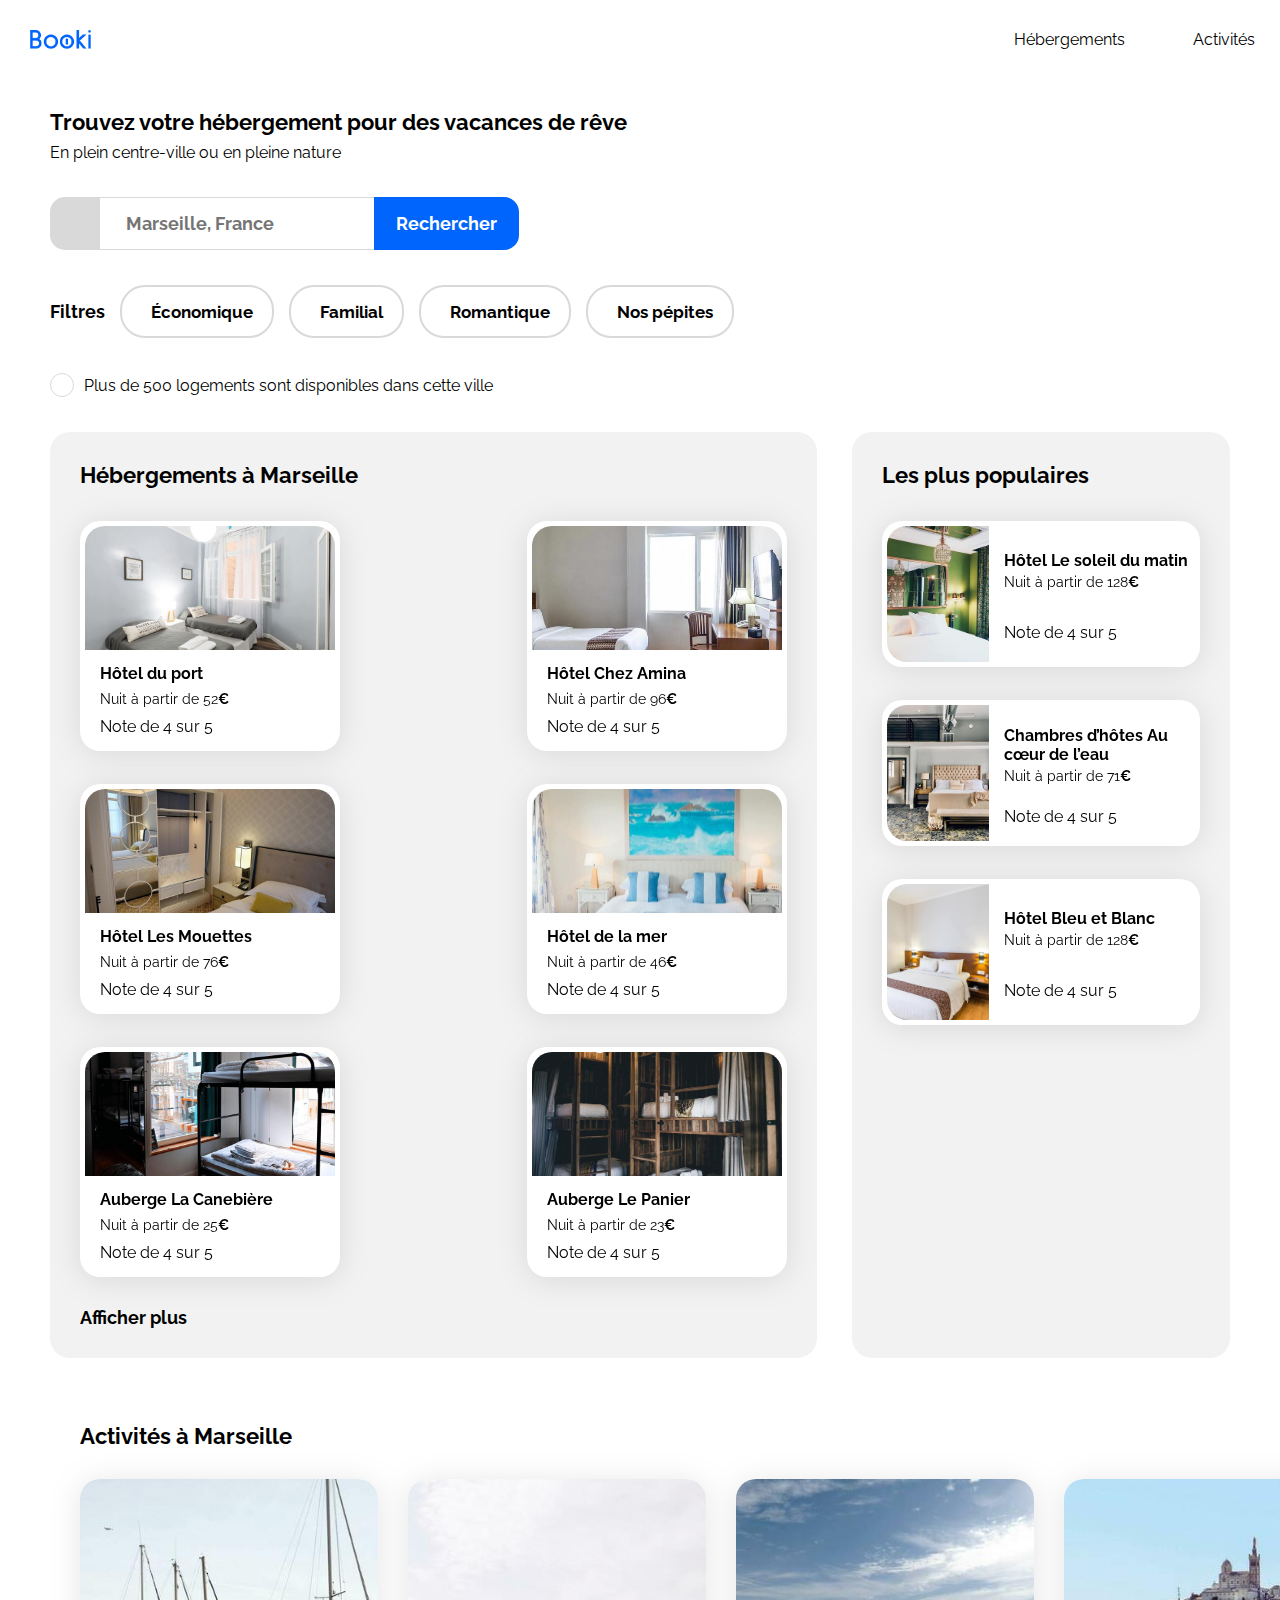
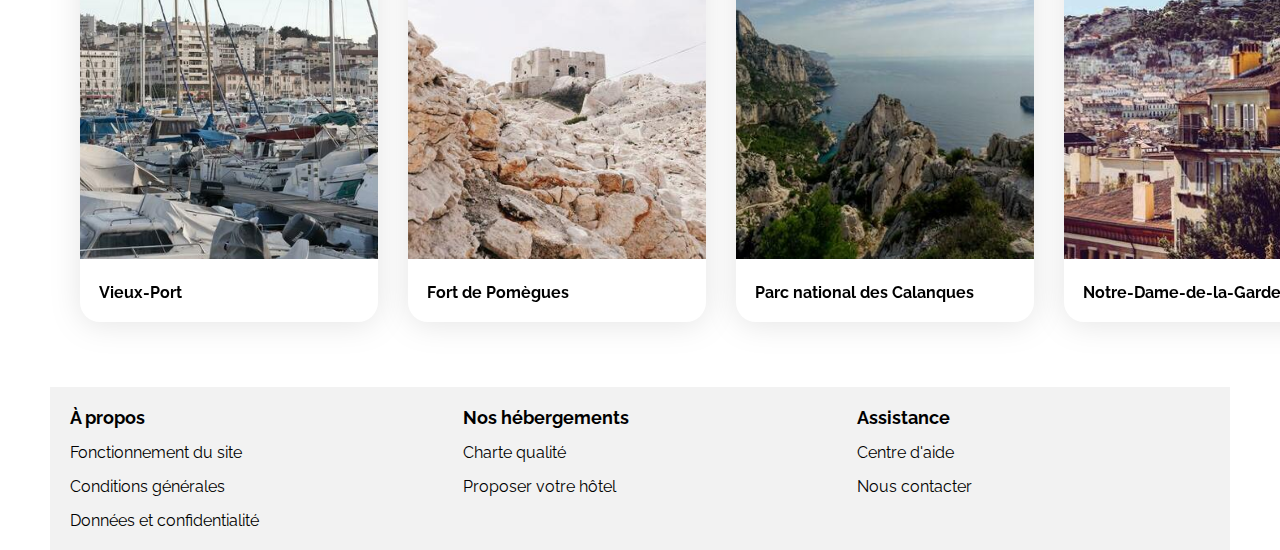
==== commit 5b6409ef: "Amélioration et fidélisation de la partie responsive version tablette" ====
--- a/Stephan_Alexia_1_Index_22062023.html
+++ b/Stephan_Alexia_1_Index_22062023.html
@@ -30,8 +30,8 @@
       <header>
         <img src="images/logo/Booki.png" alt="logo" class="logo" />
         <div class="links">
-          <a class="linkh linkr" href="#hebergements">Hébergements</a>
-          <a class="linka linkr" href="#activites">Activités</a>
+          <a class="linkr" href="#hebergements">Hébergements</a>
+          <a class="linkr" href="#activites">Activités</a>
         </div>
       </header>
       <nav>
@@ -79,7 +79,7 @@
           </div>
         </section>
         <div class="info">
-          <i class="fa-solid fa-circle-info"></i>
+          <div class="info-logo"><i class="fa-solid fa-info"></i></div>
           <p>Plus de 500 logements sont disponibles dans cette ville</p>
         </div>
       </nav>
--- a/Css/styles.css
+++ b/Css/styles.css
@@ -1,6 +1,7 @@
 /****** General ***********/
 * {
   font-family: "Raleway", sans-serif;
+  margin: 0;
 }
 
 h1 {
@@ -46,8 +47,8 @@
 
 .linkr {
   padding: 14px 0px;
+  border-top: solid transparent 2px;
   margin-inline-start: 68px;
-  border-top: solid transparent;
 }
 
 .linkr:hover {
@@ -183,18 +184,20 @@
   color: #d9d9d9;
 }
 
-/****** test border autour du logo free font awesome ***********/
-.fa-info {
-  display: none;
+.info-logo {
+  display: flex;
+  align-items: center;
   justify-content: center;
-  font-size: small;
   border: solid #d9d9d9 1px;
   border-radius: 50px;
   width: 22px;
   height: 22px;
   margin-right: 10px;
 }
-/*****************/
+
+.fa-info {
+  font-size: small;
+}
 
 /****** Body ***********/
 
@@ -256,14 +259,12 @@
 
 .hebergements-cards {
   display: flex;
-  flex-direction: row;
   flex-wrap: wrap;
   justify-content: space-between;
   padding-bottom: 30px;
 }
 
 .hebergements-cards .card {
-  display: flex;
   margin-top: 33px;
   padding-bottom: 15px;
   flex-direction: column;
@@ -352,8 +353,7 @@
 
 .activités-cards {
   display: flex;
-  flex-direction: row;
-  justify-content: space-between;
+  gap: 30px;
 }
 
 .activités-cards img {
@@ -433,29 +433,20 @@
 
   .populaires-cards {
     display: flex;
-    flex-direction: row;
-    justify-content: space-between;
+    gap: 20px;
   }
 
   .populaires-cards .card {
-    max-width: 275px;
-  }
-
-  .populaires-cards .card-title {
-    font-size: 14px;
-  }
-
-  .populaires-cards .card-subtitle {
-    font-size: 13px;
+    max-width: 265px;
+  }
+
+  .populaires-cards img {
+    height: 146px;
   }
 
   .activités-cards img {
-    width: 210px;
+    max-width: 100%;
     height: 200px;
-  }
-
-  .activités-cards .card-txt {
-    max-width: 170px;
   }
 }
 
@@ -488,7 +479,7 @@
 
   .linkr:hover {
     color: #0065fc;
-    border-top: transparent;
+    border-top: solid transparent 2px;
     border-bottom: #0065fc solid 2px;
   }
 
@@ -563,7 +554,7 @@
   }
 
   .populaires-cards .card {
-    width: 100%;
+    max-width: none;
     margin-top: 15px;
   }
 
